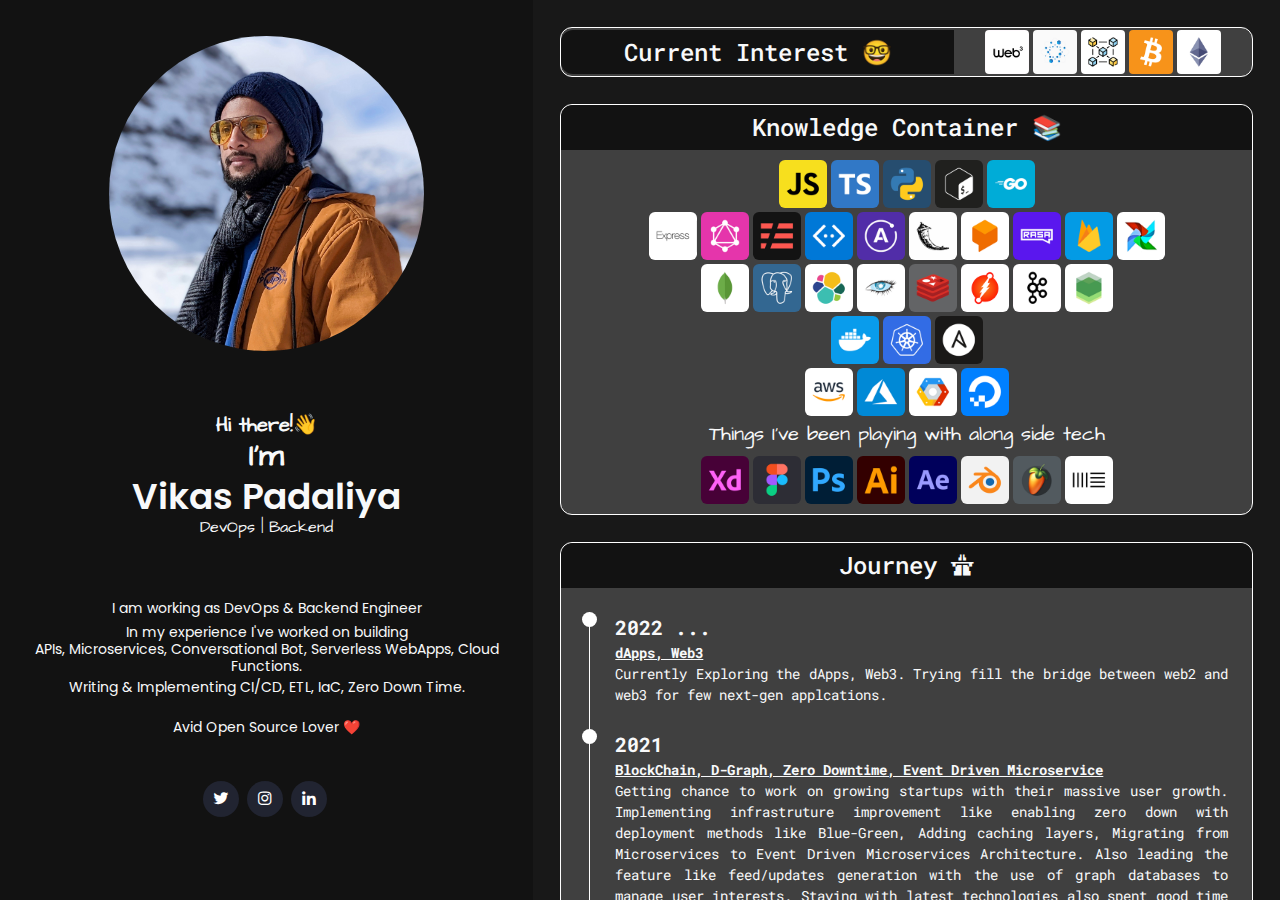
==== index.html @ 53fc58ce "add new icons and social updates" ====
<!DOCTYPE html>
<html lang="en">

<head>
    <meta charset="utf-8">
    <meta content="width=device-width, initial-scale=1.0" name="viewport">

    <title>Vikas Padaliya</title>
    <meta name="google-site-verification" content="baOHmpaGvsqfueZzOCyQHRJVU0tcOq9hrvQE9EifEQY" />
    <meta name="keyword"
        content="portfolio, vikas padaliya, vikas, pvkas, pvkas13, vkas, devops, backend, rajkot, india" />
    <meta name="description"
        content="Hi, I'm Vikas Padaliya. I am working as DevOps & Backend Engineer. I've experience on building APIs, Microservices, Implementing Zero Down Time, Writing ETL, CI/CD, IaC, Conversational Bot, Serverless WebApps, Cloud Functions and Working with cloud platform like AWS, Azure, GCP along with various DevOps technologies" />

    <!-- Social Media  -->
    <meta property='og:title' content='Vikas Padaliya' />
    <meta property='og:image' content='https://www.pvkas.com/img/vkas-preview.jpg' />
    <meta property='og:description'
        content="Hi, I'm Vikas Padaliya. I am working as DevOps & Backend Engineer. I've experience on building APIs, Microservices, Implementing Zero Down Time, Writing ETL, CI/CD, IaC, Conversational Bot, Serverless WebApps, Cloud Functions and Working with cloud platform like AWS, Azure, GCP along with various DevOps technologies" />
    <meta property='og:url' content='https://www.pvkas.com' />

    <!-- Favicons -->
    <link href="./img/favicon.png" rel="icon">
    <link rel="apple-touch-icon" sizes="180x180" href="./img/apple-touch-icon.png">
    <link rel="icon" sizes="192x192" href="./img/icon-hd.png">
    <link rel="icon" sizes="128x128" href="./img/icon.png">

    <!-- Google Fonts -->
    <link
        href="https://fonts.googleapis.com/css?family=Open+Sans:300,300i,400,400i,600,600i,700,700i|Poppins:300,300i,400,400i,500,500i,600,600i,700,700i"
        rel="stylesheet">
    <link rel="preconnect" href="https://fonts.gstatic.com">
    <link href="https://fonts.googleapis.com/css2?family=Architects+Daughter&display=swap" rel="stylesheet">
    <link rel="preconnect" href="https://fonts.gstatic.com">
    <link href="https://fonts.googleapis.com/css2?family=Roboto+Mono:wght@400;500;700&display=swap" rel="stylesheet">

    <!-- CDN CSS Files -->
    <link rel="stylesheet" href="https://maxcdn.bootstrapcdn.com/bootstrap/4.0.0/css/bootstrap.min.css"
        integrity="sha384-Gn5384xqQ1aoWXA+058RXPxPg6fy4IWvTNh0E263XmFcJlSAwiGgFAW/dAiS6JXm" crossorigin="anonymous">
    <link href='https://unpkg.com/boxicons@2.0.7/css/boxicons.min.css' rel='stylesheet'>

    <!-- Main CSS File -->
    <link href="css/style.css" rel="stylesheet">

    <!-- Global site tag (gtag.js) - Google Analytics -->
    <script async src="https://www.googletagmanager.com/gtag/js?id=G-7EEP8YHH7P"></script>
    <script>
        window.dataLayer = window.dataLayer || [];
        function gtag() { dataLayer.push(arguments); }
        gtag('js', new Date());

        gtag('config', 'G-7EEP8YHH7P');
    </script>
</head>

<body>
    <div class="row no-gutters">
        <!-- ======= Header ======= -->
        <header id="bio" class="header col-md-5">
            <div class="profile d-flex flex-column align-items-center justify-content-sm-around">
                <img class="profile-picture img-fluid rounded-circle" src="./img/vkas.jpg" alt="">
                <div class="profile-name d-flex flex-column">
                    <h2 class="text-light">Hi there!👋</h2>
                    <h2 class="text-light" style="font-size: 32px;">I'm</h2>
                    <h1 class="text-light">Vikas Padaliya</h1>
                    <h3 class="text-light">DevOps | Backend </h3>
                </div>
                <div class="profile-information">
                    <h4 class="text-light px-2 mb-2">
                        I am working as DevOps & Backend Engineer<br>
                    </h4>
                    <h4 class="text-light px-2 mb-1">
                        In my experience I've worked on building<br>
                        APIs, Microservices, Conversational Bot, Serverless WebApps,
                        Cloud Functions.
                    </h4>
                    <h4 class="text-light px-2 mb-4">
                        Writing & Implementing CI/CD, ETL, IaC, Zero Down Time.
                    </h4>
                    <h4 class="text-light">
                        Avid Open Source Lover ❤️<br>
                    </h4>
                </div>
                <div class="profile-links mt-3 text-center">
                    <a href="https://twitter.com/pvkas13" class="twitter" target="_blank"><i
                            class="bx bxl-twitter"></i></a>
                    <a href="https://www.instagram.com/pvkas13" class="instagram" target="_blank"><i
                            class="bx bxl-instagram"></i></a>
                    <a href="https://www.linkedin.com/in/pvkas13" class="linkedin" target="_blank"><i
                            class="bx bxl-linkedin"></i></a>
                </div>
            </div>
        </header>

        <main id="main" class="col-md-7">

            <section id="interests" class="d-flex flex-row interest-container section-bg">
                <div class="interest-container-title px-2 py-2">
                    <h2 class="text-light">
                        Current Interest 🤓
                    </h2>
                </div>
                <div class="d-flex flex-row interest-container-content justify-content-center px-2">
                    <a href="https://en.wikipedia.org/wiki/Web3" target="_blank" title="Web3">
                        <img src="./img/Web3.png" alt="">
                    </a>
                    <a href="https://ethereum.org/en/dapps/" target="_blank" title="dApps">
                        <img src="./img/dApps.png" alt="">
                    </a>
                    <a href="https://www.investopedia.com/terms/b/blockchain.asp" target="_blank">
                        <img src="./img/BlockChain.png" alt="">
                    </a>
                    <a href="https://bitcoin.org/en/" target="_blank" title="Bitcoin">
                        <img src="./img/Botcoin.png" alt="">
                    </a>
                    <a href="https://ethereum.org/en/" target="_blank" title="Ethereum">
                        <img src="./img/Ethereum.png" alt="">
                    </a>
                </div>
            </section>

            <!-- Knowledge Container -->
            <section id="skills" class="knowledge-container section-bg pb-2">
                <div class="knowledge-container-title">
                    <h2 class="text-light py-2 px-2">
                        Knowledge Container 📚
                    </h2>
                </div>
                <div class="d-flex flex-column knowledge-container-content">
                    <div class="d-flex flex-row knowledge-container-content-row">
                        <div class="knowledge-container-item">
                            <a href="https://www.javascript.com/" target="_blank" title="Javascript">
                                <img src="./img/JS.png" alt="">
                            </a>
                        </div>
                        <div class="knowledge-container-item">
                            <a href="https://www.typescriptlang.org/" target="_blank" title="Typescript">
                                <img src="./img/TS.png" alt="">
                            </a>
                        </div>
                        <div class="knowledge-container-item">
                            <a href="hhttps://www.python.org/" target="_blank" title="Python">
                                <img src="./img/Python.png" alt="">
                            </a>
                        </div>
                        <div class="knowledge-container-item">
                            <a href="https://www.shellscript.sh/" target="_blank" title="Shell">
                                <img src="./img/Shell.png" alt="">
                            </a>
                        </div>
                        <div class="knowledge-container-item">
                            <a href="https://golang.org/" target="_blank" title="Go">
                                <img src="./img/Go.png" alt="">
                            </a>
                        </div>
                    </div>
                    <div class="d-flex flex-row knowledge-container-content-row">
                        <div class="knowledge-container-item">
                            <a href="https://expressjs.com/" target="_blank" title="Express">
                                <img src="./img/Express.png" alt="">
                            </a>
                        </div>
                        <div class="knowledge-container-item">
                            <a href="https://graphql.org/" target="_blank" title="Ethereum">
                                <img src="./img/Graphql.png" alt="">
                            </a>
                        </div>
                        <div class="knowledge-container-item">
                            <a href="https://www.serverless.com/" target="_blank" title="Serverless">
                                <img src="./img/Serverless.png" alt="">
                            </a>
                        </div>
                        <div class="knowledge-container-item">
                            <a href="https://dev.botframework.com/" target="_blank" title="Bot Framework">
                                <img src="./img/BF.png" alt="">
                            </a>
                        </div>
                        <div class="knowledge-container-item">
                            <a href="https://www.apollographql.com/" target="_blank" title="Apollo Graphql">
                                <img src="./img/Apollo.png" alt="">
                            </a>
                        </div>
                        <div class="knowledge-container-item">
                            <a href="https://flask.palletsprojects.com/en/1.1.x/" target="_blank" title="Flask">
                                <img src="./img/Flask.png" alt="">
                            </a>
                        </div>
                        <div class="knowledge-container-item">
                            <a href="https://cloud.google.com/dialogflow" target="_blank" title="Dialogflow">
                                <img src="./img/Dialogflow.png" alt="">
                            </a>
                        </div>
                        <div class="knowledge-container-item">
                            <a href="https://rasa.com/" target="_blank" title="Rasa">
                                <img src="./img/Rasa.png" alt="">
                            </a>
                        </div>
                        <div class="knowledge-container-item">
                            <a href="https://firebase.google.com/" target="_blank" title="Firebase">
                                <img src="./img/Firebase.png" alt="">
                            </a>
                        </div>
                        <div class="knowledge-container-item">
                            <a href="https://airflow.apache.org/" target="_blank" title="Airflow">
                                <img src="./img/Airflow.png" alt="">
                            </a>
                        </div>
                    </div>
                    <div class="d-flex flex-row knowledge-container-content-row">
                        <div class="knowledge-container-item">
                            <a href="https://www.mongodb.com/" target="_blank" title="Mongodb">
                                <img src="./img/Mongo.png" alt="">
                            </a>
                        </div>
                        <div class="knowledge-container-item">
                            <a href="https://www.postgresql.org/" target="_blank" title="Postgre SQL">
                                <img src="./img/Postgre.png" alt="">
                            </a>
                        </div>
                        <div class="knowledge-container-item">
                            <a href="https://www.elastic.co/" target="_blank" title="Elastic Search">
                                <img src="./img/Elastic.png" alt="">
                            </a>
                        </div>
                        <div class="knowledge-container-item">
                            <a href="https://cassandra.apache.org/" target="_blank" title="Cassandra">
                                <img src="./img/Cassandra.png" alt="">
                            </a>
                        </div>
                        <div class="knowledge-container-item">
                            <a href="https://redis.io/" target="_blank" title="Redis">
                                <img src="./img/Redis.png" alt="">
                            </a>
                        </div>
                        <div class="knowledge-container-item">
                            <a href="https://dgraph.io" target="_blank" title="DGraph">
                                <img src="./img/Dgraph.png" alt="">
                            </a>
                        </div>
                        <div class="knowledge-container-item">
                            <a href="https://kafka.apache.org" target="_blank" title="Kafka">
                                <img src="./img/Kafka.png" alt="">
                            </a>
                        </div>
                        <div class="knowledge-container-item">
                            <a href="https://github.com/google/leveldb" target="_blank" title="Level Db">
                                <img src="./img/Level.png" alt="">
                            </a>
                        </div>
                    </div>
                    <div class="d-flex flex-row knowledge-container-content-row">
                        <div class="knowledge-container-item">
                            <a href="https://www.docker.com/" target="_blank" title="Docker">
                                <img src="./img/Docker.png" alt="">
                            </a>
                        </div>
                        <div class="knowledge-container-item">
                            <a href="https://kubernetes.io/" target="_blank" title="Kubernetes">
                                <img src="./img/Kubernetes.png" alt="">
                            </a>
                        </div>
                        <div class="knowledge-container-item">
                            <a href="https://www.ansible.com/" target="_blank" title="Ansible">
                                <img src="./img/Ansible.png" alt="">
                            </a>
                        </div>
                    </div>
                    <div class="d-flex flex-row knowledge-container-content-row">
                        <div class="knowledge-container-item">
                            <a href="https://aws.amazon.com/" target="_blank" title="AWS">
                                <img src="./img/AWS.png" alt="">
                            </a>
                        </div>
                        <div class="knowledge-container-item">
                            <a href="https://azure.microsoft.com/en-in/" target="_blank" title="Azure">
                                <img src="./img/Azure.png" alt="">
                            </a>
                        </div>
                        <div class="knowledge-container-item">
                            <a href="https://cloud.google.com/" target="_blank" title="Google Cloud">
                                <img src="./img/GCP.png" alt="">
                            </a>
                        </div>
                        <div class="knowledge-container-item">
                            <a href="https://www.digitalocean.com/" target="_blank" title="Digital Ocean">
                                <img src="./img/DO.png" alt="">
                            </a>
                        </div>
                    </div>
                    <div class="d-flex flex-row knowledge-container-sub-title">
                        <h4 class="text-light">Things I've been playing with along side tech</h4>
                    </div>
                    <div class="d-flex flex-row knowledge-container-content-row">
                        <div class="knowledge-container-item">
                            <a href="https://www.adobe.com/in/products/xd.html" target="_blank" title="Adobe XD">
                                <img src="./img/XD.png" alt="">
                            </a>
                        </div>
                        <div class="knowledge-container-item">
                            <a href="https://www.figma.com/" target="_blank" title="Figma">
                                <img src="./img/Figma.png" alt="">
                            </a>
                        </div>
                        <div class="knowledge-container-item">
                            <a href="https://www.adobe.com/in/products/photoshop.html" target="_blank"
                                title="Photoshop">
                                <img src="./img/PS.png" alt="">
                            </a>
                        </div>
                        <div class="knowledge-container-item">
                            <a href="https://www.adobe.com/in/products/illustrator.html" target="_blank"
                                title="Illustrator">
                                <img src="./img/AI.png" alt="">
                            </a>
                        </div>
                        <div class="knowledge-container-item">
                            <a href="https://www.adobe.com/in/products/aftereffects.html" target="_blank"
                                title="After Effects">
                                <img src="./img/AE.png" alt="">
                            </a>
                        </div>
                        <div class="knowledge-container-item">
                            <a href="https://www.blender.org/" target="_blank" title="Blender">
                                <img src="./img/Blender.png" alt="">
                            </a>
                        </div>
                        <div class="knowledge-container-item">
                            <a href="https://www.image-line.com/" target="_blank" title="FL Studio">
                                <img src="./img/FL.png" alt="">
                            </a>
                        </div>
                        <div class="knowledge-container-item">
                            <a href="https://www.ableton.com/en/" target="_blank" title="Ableton Live">
                                <img src="./img/Ableton.png" alt="">
                            </a>
                        </div>
                    </div>
                </div>
            </section>

            <!-- Journey Timeline -->
            <section id="journey" class="timeline-container section-bg">
                <div class="timeline-container-title">
                    <h2 class="text-light py-2 px-2">
                        Journey 🛣
                    </h2>
                </div>
                <div class="d-flex flex-row timeline-container-content my-4 ml-2 mr-4">
                    <div class="timeline">
                        <ul class="sessions">
                            <li class="session">
                                <div class="time text-light">2022 ...</div>
                                <p class="text-light">
                                    <b><u> dApps, Web3</u></b><br>
                                    Currently Exploring the dApps, Web3.
                                    Trying fill the bridge between web2 and web3 for few next-gen applcations.
                                </p>
                            </li>
                            <li class="session">
                                <div class="time text-light">2021</div>
                                <p class="text-light">
                                    <b><u> BlockChain, D-Graph, Zero Downtime, Event Driven Microservice</u></b><br>
                                    Getting chance to work on growing startups with their massive user growth.
                                    Implementing infrastruture improvement like enabling zero down with deployment
                                    methods
                                    like Blue-Green, Adding caching layers, Migrating from Microservices
                                    to Event Driven Microservices Architecture. Also leading the feature
                                    like feed/updates generation with the use of graph databases to manage user
                                    interests.
                                    Staying with latest technologies also spent good time playing around with
                                    Blockchain, Ethereum.
                                </p>
                            </li>
                            <li class="session">
                                <div class="time text-light">2020</div>
                                <p class="text-light">
                                    <b><u>Python, Elastic Search, Ansible, Kubernetes</u></b><br>
                                    Working in service based environment I got chance to work
                                    with different teams and startups around the world. since different
                                    system requires different stack, I have also worked in Python writing Scripts, ETL,
                                    APIs with
                                    different kind of databases and caching system. also, natively implementing system
                                    architectures
                                    like master-slave and maintaining DevOps role writing IaC with ansible and extending
                                    knowledge on containerization with kubernetes.
                                </p>
                            </li>
                            <li class="session">
                                <div class="time text-light">2019</div>
                                <p class="text-light">
                                    <b><u>Nodejs, MongoDB, Docker, Azure </u></b><br>
                                    While working as intern in DevOps.
                                    I also started working as backend engineer in MEAN stack projects.
                                    writing and integrating APIs, web scraping and writing scripts.
                                    On other hand starting with basic containerization and linking already known AWS
                                    concepts with azure.
                                    I started my journey with industry.
                                </p>
                            </li>
                            <li class="session">
                                <div class="time text-light">2018</div>
                                <p class="text-light">
                                    <b><u> Linux, Administration, Cloud, AWS</u></b><br>
                                    By the time my interest lean towards Cloud and Networking.
                                    So, jumped into learning more about cloud.
                                    I started with AWS so I took training courses on it.
                                    Meanwhile I was also getting my hands on UNIX.
                                    by force of curiosity I found myself installing
                                    and trying different linux distributions,
                                    customizing and creating my own Linux work environment.
                                    And then finally I joined company with intern role on DevOps.
                                </p>
                            </li>
                            <li class="session">
                                <div class="time text-light">2017</div>
                                <p class="text-light">
                                    <b><u> Figma, XD, Networking</u></b> <br>
                                    Working part time as designer I slightly shifted to work
                                    on UI/UX.
                                    working in industry I explored one interesting domain which was networking.
                                    So, to lean that I took few courses of CISCO and VMWARE.
                                    where I learn how configure and manage network and bare metal virtual machines.
                                </p>
                            </li>
                            <li class="session">
                                <div class="time text-light">2016</div>
                                <p class="text-light">
                                    <b><u> Java, Android, Illustrator, Premier</u></b> <br>
                                    As a part of academics. I was involved in learning Java and Android.
                                    on personal interest I contributed to couple of mobile
                                    application which being made for college.
                                    Here I also learnt adobe illustrator and Premier to make assets,
                                    launch posters and intro videos for the it or for college events.
                                    I found these stuff interesting so, I started working part time as designer.
                                </p>
                            </li>
                            <li class="session">
                                <div class="time text-light">2015</div>
                                <p class="text-light">
                                    <b><u> C++ Shell</u></b><br>
                                    After spending lot of time working with all these different software.
                                    Somehow I developed my interest in computers. I chose it as my career path.
                                    The very first things I got to learn was language like C, C++ and basic shell
                                    scripting.
                                </p>
                            </li>
                            <li class="session">
                                <div class="time text-light">2013-2014</div>
                                <p class="text-light">
                                    <b><u> Blender, FL Studio, Ableton Live</u></b><br>
                                    While playing with 2D animation and VFX in after effects, I wanted to
                                    explore with 3D animation and building 3D models for it. So,
                                    I found my self creating small intro music using tools like
                                    FL studio and ableton live. Where I also ruin some of my
                                    favorite songs while making remix of it but it was fun.
                                </p>
                            </li>
                            <li class="session">
                                <div class="time text-light">2012</div>
                                <p class="text-light">
                                    <b><u> Photoshop, After Effect</u></b><br>
                                    Having interest in drawing I got my hands on digital arts.
                                    so, started photoshop and along with I started learning and making
                                    small animation videos in after effects, watching and exploring hollywood VFX
                                    methods.
                                    I still get chance to get hands dirty on photoshop.
                                </p>
                            </li>
                        </ul>
                    </div>
                </div>
            </section>
        </main>
    </div>

    <!-- Vendor JS Files -->
    <script src="https://code.jquery.com/jquery-3.2.1.slim.min.js"
        integrity="sha384-KJ3o2DKtIkvYIK3UENzmM7KCkRr/rE9/Qpg6aAZGJwFDMVNA/GpGFF93hXpG5KkN"
        crossorigin="anonymous"></script>
    <script src="https://cdnjs.cloudflare.com/ajax/libs/popper.js/1.12.9/umd/popper.min.js"
        integrity="sha384-ApNbgh9B+Y1QKtv3Rn7W3mgPxhU9K/ScQsAP7hUibX39j7fakFPskvXusvfa0b4Q"
        crossorigin="anonymous"></script>
    <script src="https://maxcdn.bootstrapcdn.com/bootstrap/4.0.0/js/bootstrap.min.js"
        integrity="sha384-JZR6Spejh4U02d8jOt6vLEHfe/JQGiRRSQQxSfFWpi1MquVdAyjUar5+76PVCmYl"
        crossorigin="anonymous"></script>

</body>

</html>
---- css/style.css ----
/*--------------------------------------------------------------
# General
--------------------------------------------------------------*/
body {
  font-family: "Open Sans", sans-serif;
  color: #121212;
}

/*--------------------------------------------------------------
# Header
--------------------------------------------------------------*/
.header {
  transition: all ease-in-out 0.5s;
  transition: all 0.5s;
  background: #121212;
  overflow-y: auto;
}

.header .profile {
  height: 100vh;
}

.header .profile .profile-picture {
  margin-left: auto;
  margin-right: auto;
  margin-top: 4vh;
  flex: 3;
  height: 35vh;
  width: auto;
}

.header .profile .profile-name {
  flex: 3;
  justify-content: center;
}

.header .profile h1 {
  font-size: 36px;
  font-weight: 600;
  margin: 0px;
  padding: 0px;
  text-align: center;
  -moz-text-align-last: center;
  text-align-last: center;
  font-family: "Poppins", sans-serif;
}

.header .profile h2 {
  font-size: 20px;
  margin: 0px;
  padding: 0px;
  font-weight: 600;
  text-align: center;
  -moz-text-align-last: center;
  text-align-last: center;
  font-family: "Architects Daughter", cursive;
}

.header .profile h3 {
  font-size: 16px;
  margin: 0px;
  padding: 0px;
  font-weight: 500;
  text-align: center;
  -moz-text-align-last: center;
  text-align-last: center;
  font-family: "Architects Daughter", cursive;
}

.header .profile h4 {
  font-size: 14px;
  margin: 0px;
  padding: 0px;
  text-align: center;
  font-weight: 400;
  -moz-text-align-last: center;
  text-align-last: center;
  font-family: "Poppins", sans-serif;
}

.header .profile .profile-information {
  flex: 2;
}

.header .profile .profile-links {
  flex: 1;
  margin-bottom: 4vh;
}

.header .profile .profile-links a {
  font-size: 18px;
  display: inline-block;
  background: #212431;
  color: #fff;
  line-height: 1;
  padding: 8px 0;
  margin-right: 4px;
  border-radius: 50%;
  text-align: center;
  width: 36px;
  height: 36px;
  transition: 0.3s;
}

.header .profile .profile-links a:hover {
  background: #121212;
  color: #fff;
  text-decoration: none;
}

#main {
  background: #181818;
  height: 100vh;
  overflow-y: scroll;
  width: 100%;
}

@media (max-width: 768px) {
  #main {
    height: auto;
    overflow-y: unset;
  }
}

/*--------------------------------------------------------------
# Sections General
--------------------------------------------------------------*/

section {
  margin-top: 3vh;
  margin-bottom: 3vh;
  margin-left: 3vh;
  margin-right: 3vh;
}

.section-bg {
  background: #404040;
}

/*--------------------------------------------------------------
# Interests Section
--------------------------------------------------------------*/

.interest-container {
  border-radius: 12px;
  justify-content: center;
  align-items: center;
  justify-items: center;
  align-content: center;
  border-color: #fff;
  border-width: 1px;
  border-style: solid;
}

.interest-container h2 {
  font-size: 24px;
  text-align: center;
  margin: 0;
  font-family: "Roboto Mono", monospace;
}

.interest-container-title {
  flex: 4;
  background: #121212;
  border-radius: 12px 0px 0px 12px;
}

.interest-container-content {
  flex: 3;
  justify-content: start;
  align-content: center;
  align-items: center;
  justify-items: center;
}

.interest-container-item {
  flex: 1;
}

.interest-container-content img {
  padding: 2px;
  height: 48px;
  border-radius: 6px;
}

/*--------------------------------------------------------------
  # Knowledge Container
  --------------------------------------------------------------*/

.knowledge-container {
  border-radius: 12px;
  border-color: #fff;
  border-width: 1px;
  border-style: solid;
}

.knowledge-container-title {
  align-items: center;
}

.knowledge-container-title h2 {
  font-size: 24px;
  text-align: center;
  background: #121212;
  border-radius: 12px 12px 0px 0px;
  font-family: "Roboto Mono", monospace;
}

.knowledge-container-content-row {
  border-spacing: 2px;
  border-radius: 24px;
  border-color: #fff;
  flex-wrap: wrap;
  align-items: center;
  justify-content: center;
  justify-items: center;
  align-content: center;
}

.knowledge-container-sub-title {
  align-items: center;
  justify-content: center;
  justify-items: center;
  align-content: center;
}

.knowledge-container-sub-title h4 {
  margin-top: 4px;
  font-size: 20px;
  align-items: center;
  text-align: center;
  -moz-text-align-last: center;
  text-align-last: center;
  font-family: "Architects Daughter", cursive;
}

.knowledge-container-item {
  padding: 2px;
}

.knowledge-container-item img {
  height: 48px;
  border-radius: 6px;
}

/*--------------------------------------------------------------
# Timeline Container
--------------------------------------------------------------*/

.timeline-container {
  border-radius: 12px;
  border-color: #fff;
  border-width: 1px;
  border-style: solid;
}

.timeline-container-title {
  align-items: center;
}

.timeline-container-title h2 {
  font-size: 24px;
  text-align: center;
  background: #121212;
  border-radius: 12px 12px 0px 0px;
  font-family: "Roboto Mono", monospace;
}

.sessions,
.session {
  list-style: none;
  padding: 0px;
}

.session {
  padding-bottom: 1.5rem;
  border-left: 1px solid #fff;
  position: relative;
  padding-left: 25px;
  margin-left: 20px;
}
.session:last-child {
  border: 0px;
  padding-bottom: 0;
}
.session:before {
  content: "";
  width: 15px;
  height: 15px;
  background: #fff;
  border-radius: 50%;
  position: absolute;
  left: -8px;
  top: 0px;
}

.time {
  font-size: 20px;
  font-weight: 700;
  font-family: "Roboto Mono", monospace;
}

.timeline p {
  font-size: 14px;
  margin: 0px;
  padding: 0px;
  text-align: left;
  text-align: justify;
  font-weight: 400;
  text-align-last: left;
  font-family: "Roboto Mono", monospace;
}
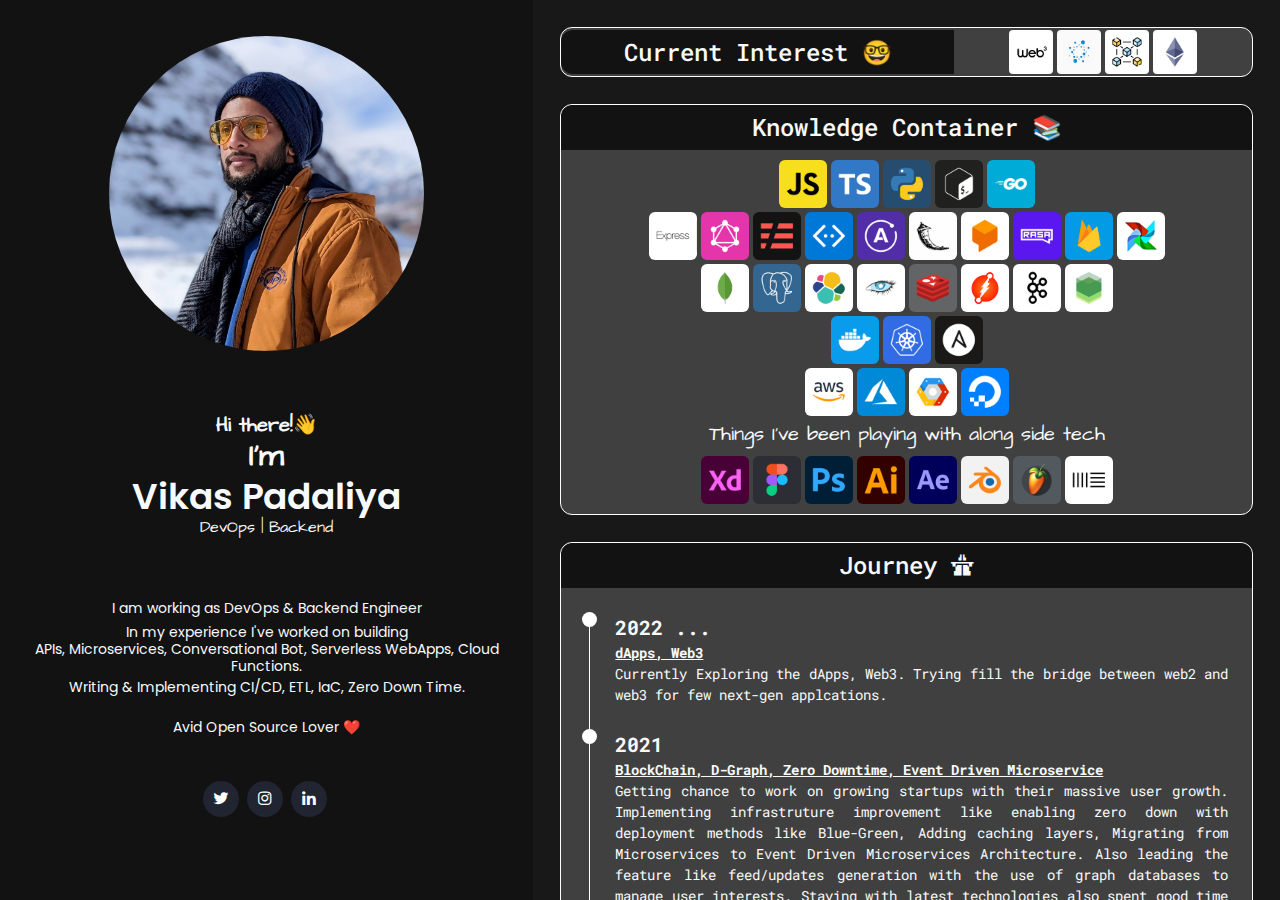
==== commit dae4046f: "removed bitcoin from current interests" ====
--- a/index.html
+++ b/index.html
@@ -107,11 +107,8 @@
                     <a href="https://ethereum.org/en/dapps/" target="_blank" title="dApps">
                         <img src="./img/dApps.png" alt="">
                     </a>
-                    <a href="https://www.investopedia.com/terms/b/blockchain.asp" target="_blank">
+                    <a href="https://www.investopedia.com/terms/b/blockchain.asp" target="_blank" title="Blockchain">
                         <img src="./img/BlockChain.png" alt="">
-                    </a>
-                    <a href="https://bitcoin.org/en/" target="_blank" title="Bitcoin">
-                        <img src="./img/Botcoin.png" alt="">
                     </a>
                     <a href="https://ethereum.org/en/" target="_blank" title="Ethereum">
                         <img src="./img/Ethereum.png" alt="">
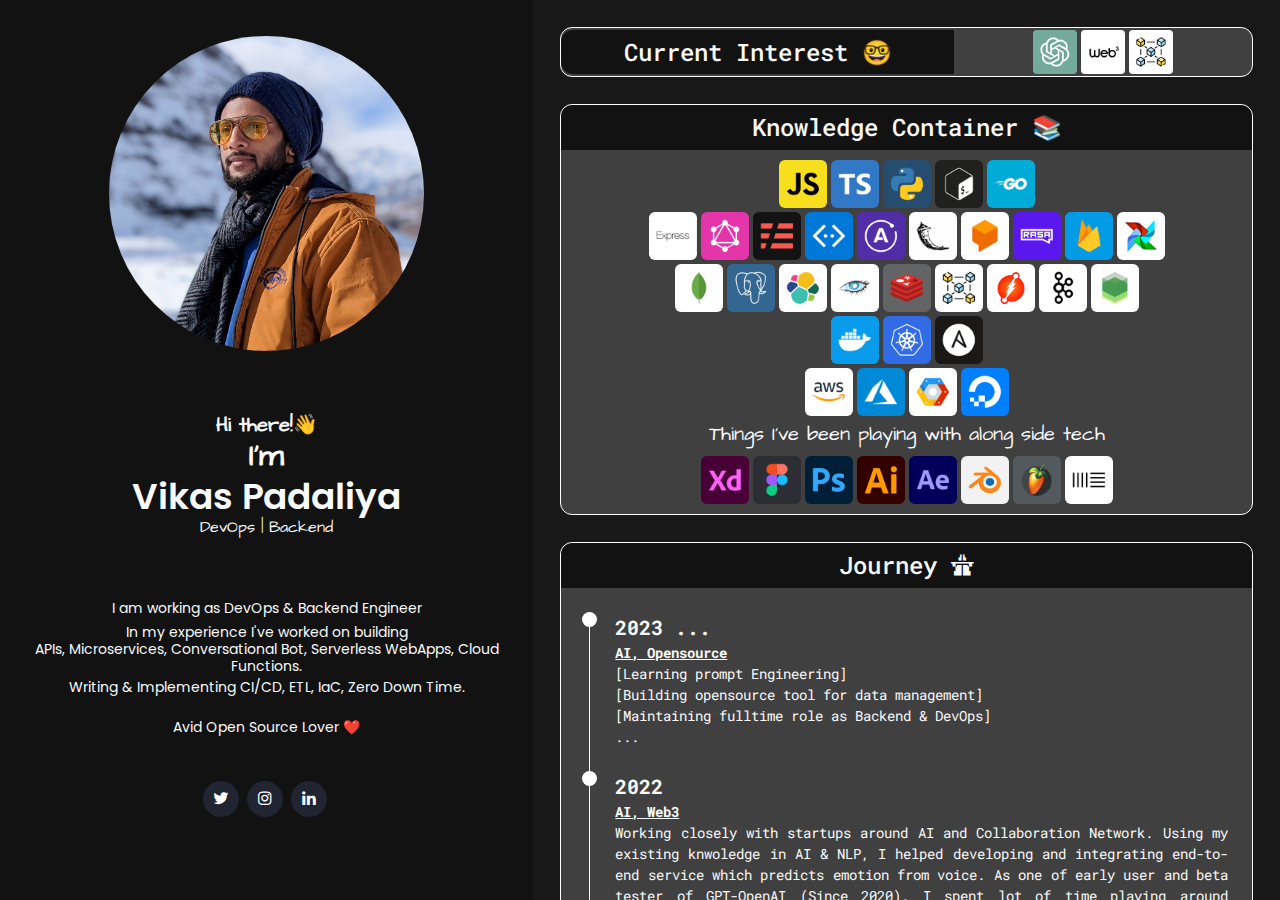
==== commit e604fd4b: "add 2023 updates" ====
--- a/index.html
+++ b/index.html
@@ -101,17 +101,14 @@
                     </h2>
                 </div>
                 <div class="d-flex flex-row interest-container-content justify-content-center px-2">
+                    <a href="https://openai.com/blog/chatgpt" target="_blank" title="ChatGPT">
+                        <img src="./img/ChatGPT.png" alt="">
+                    </a>
                     <a href="https://en.wikipedia.org/wiki/Web3" target="_blank" title="Web3">
                         <img src="./img/Web3.png" alt="">
                     </a>
-                    <a href="https://ethereum.org/en/dapps/" target="_blank" title="dApps">
-                        <img src="./img/dApps.png" alt="">
-                    </a>
                     <a href="https://www.investopedia.com/terms/b/blockchain.asp" target="_blank" title="Blockchain">
                         <img src="./img/BlockChain.png" alt="">
-                    </a>
-                    <a href="https://ethereum.org/en/" target="_blank" title="Ethereum">
-                        <img src="./img/Ethereum.png" alt="">
                     </a>
                 </div>
             </section>
@@ -230,6 +227,11 @@
                             </a>
                         </div>
                         <div class="knowledge-container-item">
+                            <a href="https://www.investopedia.com/terms/b/blockchain.asp" target="_blank" title="Blockchain">
+                                <img src="./img/BlockChain.png" alt="">
+                            </a>
+                        </div>
+                        <div class="knowledge-container-item">
                             <a href="https://dgraph.io" target="_blank" title="DGraph">
                                 <img src="./img/Dgraph.png" alt="">
                             </a>
@@ -346,40 +348,50 @@
                     <div class="timeline">
                         <ul class="sessions">
                             <li class="session">
-                                <div class="time text-light">2022 ...</div>
-                                <p class="text-light">
-                                    <b><u> dApps, Web3</u></b><br>
-                                    Currently Exploring the dApps, Web3.
-                                    Trying fill the bridge between web2 and web3 for few next-gen applcations.
+                                <div class="time text-light">2023 ...</div>
+                                <p class="text-light">
+                                    <b><u> AI, Opensource</u></b><br>
+                                    [Learning prompt Engineering]<br>
+                                    [Building opensource tool for data management]<br>
+                                    [Maintaining fulltime role as Backend & DevOps]<br>
+                                    ...
+                                </p>
+                            </li>
+                            <li class="session">
+                                <div class="time text-light">2022</div>
+                                <p class="text-light">
+                                    <b><u> AI, Web3</u></b><br>
+                                    Working closely with startups around AI and Collaboration Network.
+                                    Using my existing knwoledge in AI & NLP, I helped developing and integrating end-to-end service which predicts emotion from voice.
+                                    As one of early user and beta tester of GPT-OpenAI (Since 2020).
+                                    I spent lot of time playing around experimenting with AI techonologies.
+                                    Meanwhile I also contributed to startup building an emerging peer to peer professional network as Backend & DevOps engineer.
+                                    From trying to build bridge between web2 and web3 for next-gen application I pivoted towards AI applications.
                                 </p>
                             </li>
                             <li class="session">
                                 <div class="time text-light">2021</div>
                                 <p class="text-light">
-                                    <b><u> BlockChain, D-Graph, Zero Downtime, Event Driven Microservice</u></b><br>
+                                    <b><u> BlockChain, Graph Databases, Zero Downtime, Event Driven Microservice</u></b><br>
                                     Getting chance to work on growing startups with their massive user growth.
-                                    Implementing infrastruture improvement like enabling zero down with deployment
-                                    methods
-                                    like Blue-Green, Adding caching layers, Migrating from Microservices
-                                    to Event Driven Microservices Architecture. Also leading the feature
-                                    like feed/updates generation with the use of graph databases to manage user
-                                    interests.
-                                    Staying with latest technologies also spent good time playing around with
-                                    Blockchain, Ethereum.
+                                    Scale & Stability becomes primary requirement of startup during this stage.
+                                    I got to work on implementing zero down time using methods like blue-green and
+                                    also allowing to test with canary builds.
+                                    One of my core resposibility was to develop and migrate to Event driven Microservices while leading
+                                    some features like building recommendation engine service using graph databases.
+                                    As Tech World was already shifting towards new technologies like blockchain and crypto.
+                                    I spent decent amount of time learning and experimenting it.
                                 </p>
                             </li>
                             <li class="session">
                                 <div class="time text-light">2020</div>
                                 <p class="text-light">
                                     <b><u>Python, Elastic Search, Ansible, Kubernetes</u></b><br>
-                                    Working in service based environment I got chance to work
-                                    with different teams and startups around the world. since different
-                                    system requires different stack, I have also worked in Python writing Scripts, ETL,
-                                    APIs with
-                                    different kind of databases and caching system. also, natively implementing system
-                                    architectures
-                                    like master-slave and maintaining DevOps role writing IaC with ansible and extending
-                                    knowledge on containerization with kubernetes.
+                                    Working in service based startup I got opportunity to work
+                                    with different startups and people around the world.
+                                    since every idea has its own tech requirements. I have worked in different languages.
+                                    Building architecture like master-slave for workload distribution, writing ETL, APIs, cache systems, NLP bots.
+                                    While taking care of all DevOps resposibilities and developing solid knowledge on IaC and kubernetes.
                                 </p>
                             </li>
                             <li class="session">
@@ -387,80 +399,75 @@
                                 <p class="text-light">
                                     <b><u>Nodejs, MongoDB, Docker, Azure </u></b><br>
                                     While working as intern in DevOps.
-                                    I also started working as backend engineer in MEAN stack projects.
-                                    writing and integrating APIs, web scraping and writing scripts.
-                                    On other hand starting with basic containerization and linking already known AWS
-                                    concepts with azure.
-                                    I started my journey with industry.
+                                    I was also one of core backend developer in MEAN & MERN stack projects.
+                                    Writing and integrating APIs, web scraping and scripts.
+                                    Started building strong knowledge around containerization meanwhile getting my
+                                    hands on AWS and Azure.
+                                    Thus, I started my journey tech journey.
                                 </p>
                             </li>
                             <li class="session">
                                 <div class="time text-light">2018</div>
                                 <p class="text-light">
                                     <b><u> Linux, Administration, Cloud, AWS</u></b><br>
-                                    By the time my interest lean towards Cloud and Networking.
-                                    So, jumped into learning more about cloud.
-                                    I started with AWS so I took training courses on it.
-                                    Meanwhile I was also getting my hands on UNIX.
-                                    by force of curiosity I found myself installing
-                                    and trying different linux distributions,
-                                    customizing and creating my own Linux work environment.
-                                    And then finally I joined company with intern role on DevOps.
+                                    As Industry was shifting towards cloud computing.
+                                    I used knowledge I had on networking and jumped into cloud computing.
+                                    I started with taking courses on AWS.
+                                    Which helped me learn Administration and UNIX eventually made me play around linux.
+                                    This was the time I actually started loving opensource and its community.
+                                    Finally I decided to join company as DevOps intern.
                                 </p>
                             </li>
                             <li class="session">
                                 <div class="time text-light">2017</div>
                                 <p class="text-light">
                                     <b><u> Figma, XD, Networking</u></b> <br>
-                                    Working part time as designer I slightly shifted to work
-                                    on UI/UX.
-                                    working in industry I explored one interesting domain which was networking.
-                                    So, to lean that I took few courses of CISCO and VMWARE.
-                                    where I learn how configure and manage network and bare metal virtual machines.
+                                    While working part time as designer I shifted my to work towards UI/UX.
+                                    As I was working closely with industry while studying. 
+                                    I found one interesting domain which was networking.
+                                    So, I took few courses of CISCO and VMWARE.
+                                    where I learn how configure and manage network and bare metal virtual machines, switches, routers, firewalls.
                                 </p>
                             </li>
                             <li class="session">
                                 <div class="time text-light">2016</div>
                                 <p class="text-light">
                                     <b><u> Java, Android, Illustrator, Premier</u></b> <br>
-                                    As a part of academics. I was involved in learning Java and Android.
-                                    on personal interest I contributed to couple of mobile
-                                    application which being made for college.
-                                    Here I also learnt adobe illustrator and Premier to make assets,
-                                    launch posters and intro videos for the it or for college events.
-                                    I found these stuff interesting so, I started working part time as designer.
+                                    As a part of academics. I leaned Java and Android.
+                                    on personal interest I contributed to couple of mobile applications.
+                                    To create assets for mobile app I had to spend lot of time creating
+                                    icons, screns, animation using Illustrator.
+                                    Meanwhile I also helped creating posters, teaser and brochure for college.
+                                    I was also working as part time designer in a startup.
                                 </p>
                             </li>
                             <li class="session">
                                 <div class="time text-light">2015</div>
                                 <p class="text-light">
                                     <b><u> C++ Shell</u></b><br>
-                                    After spending lot of time working with all these different software.
-                                    Somehow I developed my interest in computers. I chose it as my career path.
+                                    After spending lot of time working with all these different tools and programs.
+                                    It developed my interest into computers. I chose it as my career path.
                                     The very first things I got to learn was language like C, C++ and basic shell
-                                    scripting.
+                                    scripting along with all software engineering knowledge.
                                 </p>
                             </li>
                             <li class="session">
                                 <div class="time text-light">2013-2014</div>
                                 <p class="text-light">
                                     <b><u> Blender, FL Studio, Ableton Live</u></b><br>
-                                    While playing with 2D animation and VFX in after effects, I wanted to
-                                    explore with 3D animation and building 3D models for it. So,
-                                    I found my self creating small intro music using tools like
-                                    FL studio and ableton live. Where I also ruin some of my
-                                    favorite songs while making remix of it but it was fun.
+                                    While playing with 2D animation and VFX. It eventually led me to
+                                    work around 3D animation and asset building. Since every short clip needs audio track which
+                                    again drove me towards generating some music. I used tools like FL studio and Ableton Live
+                                    to create samples and music tracks.
                                 </p>
                             </li>
                             <li class="session">
                                 <div class="time text-light">2012</div>
                                 <p class="text-light">
                                     <b><u> Photoshop, After Effect</u></b><br>
-                                    Having interest in drawing I got my hands on digital arts.
-                                    so, started photoshop and along with I started learning and making
-                                    small animation videos in after effects, watching and exploring hollywood VFX
-                                    methods.
-                                    I still get chance to get hands dirty on photoshop.
+                                    Having interest in drawing, I got my hands creating digital arts.
+                                    Started photoshop with basic editing to making some short films and animation in after effects.
+                                    I still feel the same excitement about VFX industry.
                                 </p>
                             </li>
                         </ul>
@@ -483,4 +490,4 @@
 
 </body>
 
-</html>+</html>
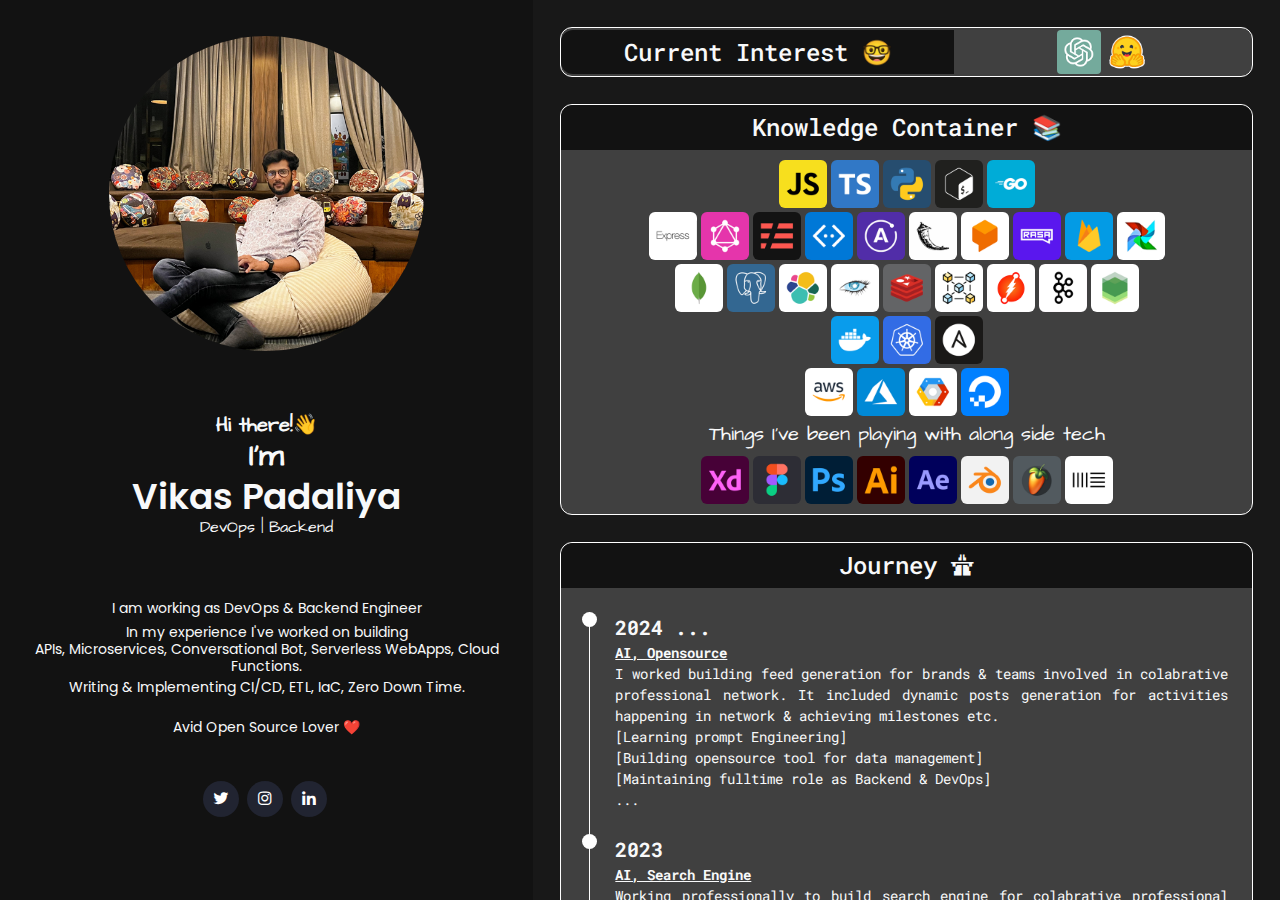
==== commit 6cdef476: "add 2024 updates" ====
--- a/index.html
+++ b/index.html
@@ -104,11 +104,8 @@
                     <a href="https://openai.com/blog/chatgpt" target="_blank" title="ChatGPT">
                         <img src="./img/ChatGPT.png" alt="">
                     </a>
-                    <a href="https://en.wikipedia.org/wiki/Web3" target="_blank" title="Web3">
-                        <img src="./img/Web3.png" alt="">
-                    </a>
-                    <a href="https://www.investopedia.com/terms/b/blockchain.asp" target="_blank" title="Blockchain">
-                        <img src="./img/BlockChain.png" alt="">
+                    <a href="https://huggingface.co/" target="_blank" title="Prompt Engineering">
+                        <img src="./img/HF.png" alt="">
                     </a>
                 </div>
             </section>
@@ -348,13 +345,25 @@
                     <div class="timeline">
                         <ul class="sessions">
                             <li class="session">
-                                <div class="time text-light">2023 ...</div>
+                                <div class="time text-light">2024 ...</div>
                                 <p class="text-light">
                                     <b><u> AI, Opensource</u></b><br>
+                                    I worked building feed generation for brands & teams involved in colabrative professional network.
+                                    It included dynamic posts generation for activities happening in network & achieving milestones etc.<br>
                                     [Learning prompt Engineering]<br>
                                     [Building opensource tool for data management]<br>
                                     [Maintaining fulltime role as Backend & DevOps]<br>
                                     ...
+                                </p>
+                            </li>
+                            <li class="session">
+                                <div class="time text-light">2023</div>
+                                <p class="text-light">
+                                    <b><u> AI, Search Engine</u></b><br>
+                                    Working professionally to build search engine for colabrative professional network.
+                                    My resposibilities involved building data pipelines for data aggregation, indexing, generating custom queries for text searches and
+                                    implementing of ranking system in search engine.
+                                    I also spend time learning and experimenting with opensource AI models for use-cases like text sumaarization & QnA.
                                 </p>
                             </li>
                             <li class="session">
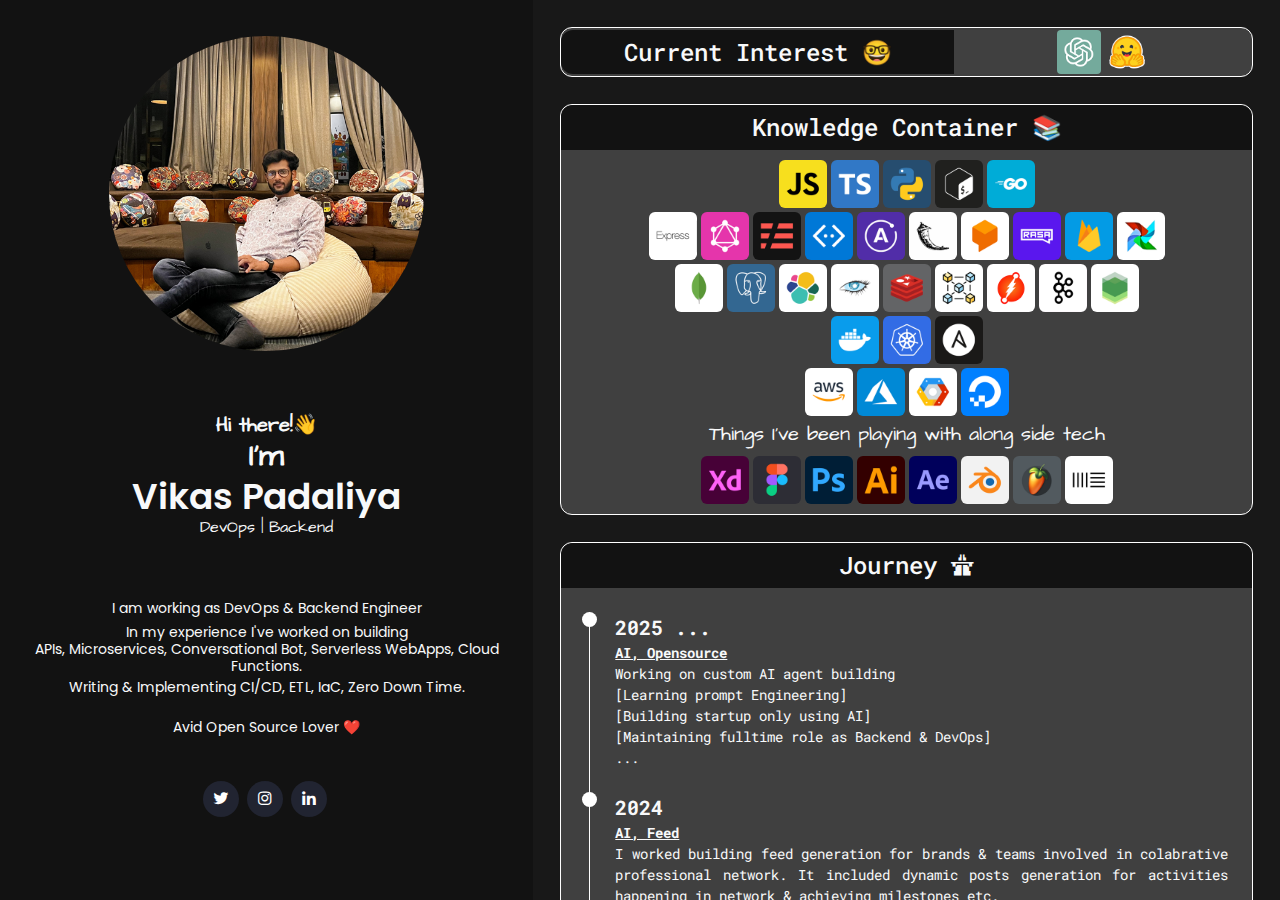
==== commit dac480ff: "update 2025" ====
--- a/index.html
+++ b/index.html
@@ -345,15 +345,25 @@
                     <div class="timeline">
                         <ul class="sessions">
                             <li class="session">
-                                <div class="time text-light">2024 ...</div>
+                                <div class="time text-light">2025 ...</div>
                                 <p class="text-light">
                                     <b><u> AI, Opensource</u></b><br>
+                                    Working on custom AI agent building<br>
+                                    [Learning prompt Engineering]<br>
+                                    [Building startup only using AI]<br>
+                                    [Maintaining fulltime role as Backend & DevOps]<br>
+                                    ...
+                                </p>
+                            </li>
+                            <li class="session">
+                                <div class="time text-light">2024</div>
+                                <p class="text-light">
+                                    <b><u> AI, Feed</u></b><br>
                                     I worked building feed generation for brands & teams involved in colabrative professional network.
                                     It included dynamic posts generation for activities happening in network & achieving milestones etc.<br>
-                                    [Learning prompt Engineering]<br>
-                                    [Building opensource tool for data management]<br>
-                                    [Maintaining fulltime role as Backend & DevOps]<br>
-                                    ...
+                                    Moderator system to manage activity in complex network professional building product.<br>
+                                    Played with different types of AI Opensource models and its usecases.<br>
+                                    Different architectures to build custom AI models integrated with data lake<br>
                                 </p>
                             </li>
                             <li class="session">
@@ -363,7 +373,7 @@
                                     Working professionally to build search engine for colabrative professional network.
                                     My resposibilities involved building data pipelines for data aggregation, indexing, generating custom queries for text searches and
                                     implementing of ranking system in search engine.
-                                    I also spend time learning and experimenting with opensource AI models for use-cases like text sumaarization & QnA.
+                                    I also spend time learning and experimenting with opensource AI models for use-cases like text summarization & QnA.
                                 </p>
                             </li>
                             <li class="session">
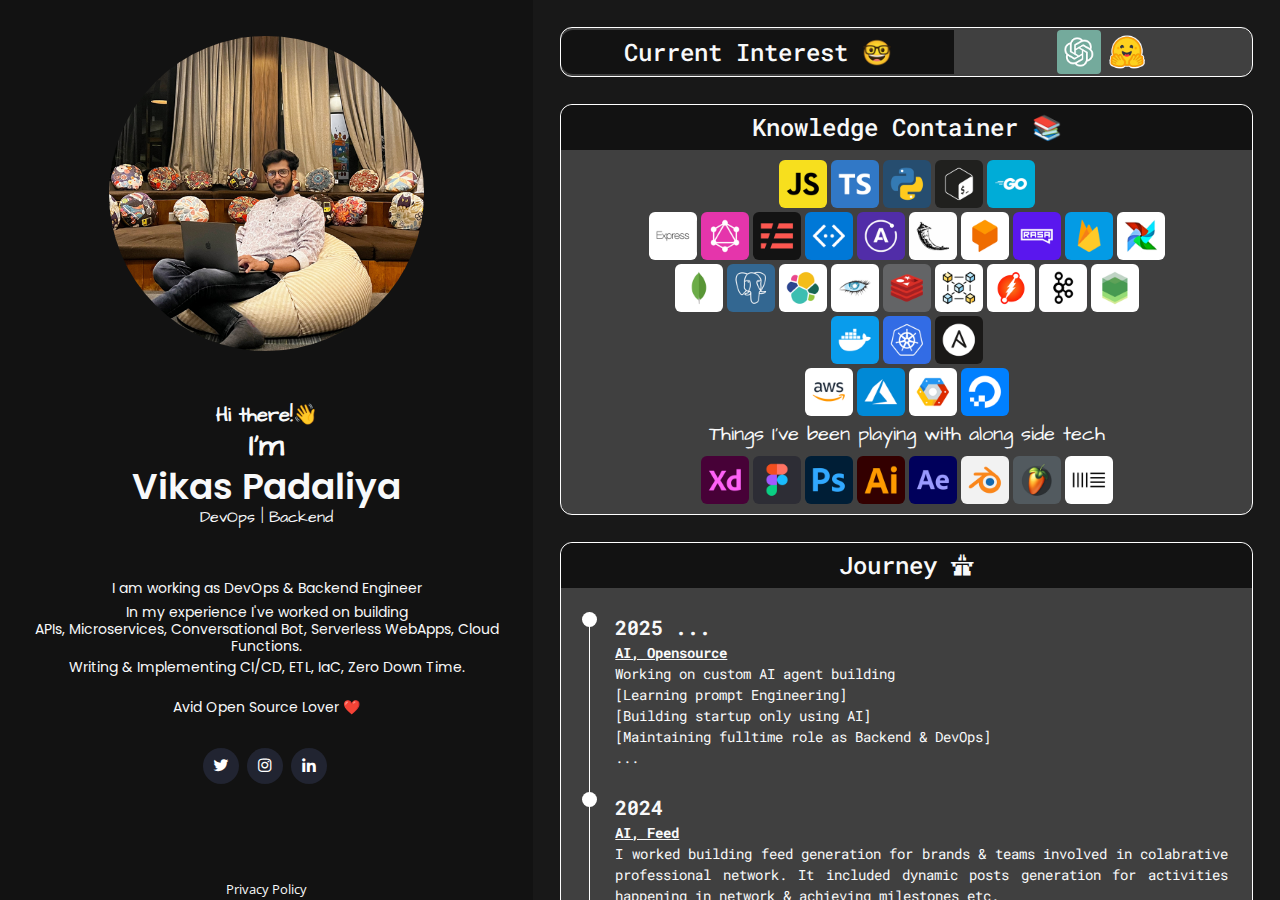
==== commit 4dbcd77a: "add privacy policy" ====
--- a/index.html
+++ b/index.html
@@ -1,512 +1,861 @@
 <!DOCTYPE html>
 <html lang="en">
-
-<head>
-    <meta charset="utf-8">
-    <meta content="width=device-width, initial-scale=1.0" name="viewport">
-
-    <title>Vikas Padaliya</title>
-    <meta name="google-site-verification" content="baOHmpaGvsqfueZzOCyQHRJVU0tcOq9hrvQE9EifEQY" />
-    <meta name="keyword"
-        content="portfolio, vikas padaliya, vikas, pvkas, pvkas13, vkas, devops, backend, rajkot, india" />
-    <meta name="description"
-        content="Hi, I'm Vikas Padaliya. I am working as DevOps & Backend Engineer. I've experience on building APIs, Microservices, Implementing Zero Down Time, Writing ETL, CI/CD, IaC, Conversational Bot, Serverless WebApps, Cloud Functions and Working with cloud platform like AWS, Azure, GCP along with various DevOps technologies" />
-
-    <!-- Social Media  -->
-    <meta property='og:title' content='Vikas Padaliya' />
-    <meta property='og:image' content='https://www.pvkas.com/img/vkas-preview.jpg' />
-    <meta property='og:description'
-        content="Hi, I'm Vikas Padaliya. I am working as DevOps & Backend Engineer. I've experience on building APIs, Microservices, Implementing Zero Down Time, Writing ETL, CI/CD, IaC, Conversational Bot, Serverless WebApps, Cloud Functions and Working with cloud platform like AWS, Azure, GCP along with various DevOps technologies" />
-    <meta property='og:url' content='https://www.pvkas.com' />
-
-    <!-- Favicons -->
-    <link href="./img/favicon.png" rel="icon">
-    <link rel="apple-touch-icon" sizes="180x180" href="./img/apple-touch-icon.png">
-    <link rel="icon" sizes="192x192" href="./img/icon-hd.png">
-    <link rel="icon" sizes="128x128" href="./img/icon.png">
-
-    <!-- Google Fonts -->
-    <link
-        href="https://fonts.googleapis.com/css?family=Open+Sans:300,300i,400,400i,600,600i,700,700i|Poppins:300,300i,400,400i,500,500i,600,600i,700,700i"
-        rel="stylesheet">
-    <link rel="preconnect" href="https://fonts.gstatic.com">
-    <link href="https://fonts.googleapis.com/css2?family=Architects+Daughter&display=swap" rel="stylesheet">
-    <link rel="preconnect" href="https://fonts.gstatic.com">
-    <link href="https://fonts.googleapis.com/css2?family=Roboto+Mono:wght@400;500;700&display=swap" rel="stylesheet">
-
-    <!-- CDN CSS Files -->
-    <link rel="stylesheet" href="https://maxcdn.bootstrapcdn.com/bootstrap/4.0.0/css/bootstrap.min.css"
-        integrity="sha384-Gn5384xqQ1aoWXA+058RXPxPg6fy4IWvTNh0E263XmFcJlSAwiGgFAW/dAiS6JXm" crossorigin="anonymous">
-    <link href='https://unpkg.com/boxicons@2.0.7/css/boxicons.min.css' rel='stylesheet'>
-
-    <!-- Main CSS File -->
-    <link href="css/style.css" rel="stylesheet">
-
-    <!-- Global site tag (gtag.js) - Google Analytics -->
-    <script async src="https://www.googletagmanager.com/gtag/js?id=G-7EEP8YHH7P"></script>
-    <script>
-        window.dataLayer = window.dataLayer || [];
-        function gtag() { dataLayer.push(arguments); }
-        gtag('js', new Date());
-
-        gtag('config', 'G-7EEP8YHH7P');
-    </script>
-</head>
-
-<body>
-    <div class="row no-gutters">
-        <!-- ======= Header ======= -->
-        <header id="bio" class="header col-md-5">
-            <div class="profile d-flex flex-column align-items-center justify-content-sm-around">
-                <img class="profile-picture img-fluid rounded-circle" src="./img/vkas.jpg" alt="">
-                <div class="profile-name d-flex flex-column">
-                    <h2 class="text-light">Hi there!👋</h2>
-                    <h2 class="text-light" style="font-size: 32px;">I'm</h2>
-                    <h1 class="text-light">Vikas Padaliya</h1>
-                    <h3 class="text-light">DevOps | Backend </h3>
+    <head>
+        <meta charset="utf-8" />
+        <meta content="width=device-width, initial-scale=1.0" name="viewport" />
+
+        <title>Vikas Padaliya</title>
+        <meta
+            name="google-site-verification"
+            content="baOHmpaGvsqfueZzOCyQHRJVU0tcOq9hrvQE9EifEQY"
+        />
+        <meta
+            name="keyword"
+            content="portfolio, vikas padaliya, vikas, pvkas, pvkas13, vkas, devops, backend, rajkot, india"
+        />
+        <meta
+            name="description"
+            content="Hi, I'm Vikas Padaliya. I am working as DevOps & Backend Engineer. I've experience on building APIs, Microservices, Implementing Zero Down Time, Writing ETL, CI/CD, IaC, Conversational Bot, Serverless WebApps, Cloud Functions and Working with cloud platform like AWS, Azure, GCP along with various DevOps technologies"
+        />
+
+        <!-- Social Media  -->
+        <meta property="og:title" content="Vikas Padaliya" />
+        <meta
+            property="og:image"
+            content="https://www.pvkas.com/img/vkas-preview.jpg"
+        />
+        <meta
+            property="og:description"
+            content="Hi, I'm Vikas Padaliya. I am working as DevOps & Backend Engineer. I've experience on building APIs, Microservices, Implementing Zero Down Time, Writing ETL, CI/CD, IaC, Conversational Bot, Serverless WebApps, Cloud Functions and Working with cloud platform like AWS, Azure, GCP along with various DevOps technologies"
+        />
+        <meta property="og:url" content="https://www.pvkas.com" />
+
+        <!-- Favicons -->
+        <link href="./img/favicon.png" rel="icon" />
+        <link
+            rel="apple-touch-icon"
+            sizes="180x180"
+            href="./img/apple-touch-icon.png"
+        />
+        <link rel="icon" sizes="192x192" href="./img/icon-hd.png" />
+        <link rel="icon" sizes="128x128" href="./img/icon.png" />
+
+        <!-- Google Fonts -->
+        <link
+            href="https://fonts.googleapis.com/css?family=Open+Sans:300,300i,400,400i,600,600i,700,700i|Poppins:300,300i,400,400i,500,500i,600,600i,700,700i"
+            rel="stylesheet"
+        />
+        <link rel="preconnect" href="https://fonts.gstatic.com" />
+        <link
+            href="https://fonts.googleapis.com/css2?family=Architects+Daughter&display=swap"
+            rel="stylesheet"
+        />
+        <link rel="preconnect" href="https://fonts.gstatic.com" />
+        <link
+            href="https://fonts.googleapis.com/css2?family=Roboto+Mono:wght@400;500;700&display=swap"
+            rel="stylesheet"
+        />
+
+        <!-- CDN CSS Files -->
+        <link
+            rel="stylesheet"
+            href="https://maxcdn.bootstrapcdn.com/bootstrap/4.0.0/css/bootstrap.min.css"
+            integrity="sha384-Gn5384xqQ1aoWXA+058RXPxPg6fy4IWvTNh0E263XmFcJlSAwiGgFAW/dAiS6JXm"
+            crossorigin="anonymous"
+        />
+        <link
+            href="https://unpkg.com/boxicons@2.0.7/css/boxicons.min.css"
+            rel="stylesheet"
+        />
+
+        <!-- Main CSS File -->
+        <link href="css/style.css" rel="stylesheet" />
+
+        <!-- Global site tag (gtag.js) - Google Analytics -->
+        <script
+            async
+            src="https://www.googletagmanager.com/gtag/js?id=G-7EEP8YHH7P"
+        ></script>
+        <script>
+            window.dataLayer = window.dataLayer || [];
+            function gtag() {
+                dataLayer.push(arguments);
+            }
+            gtag("js", new Date());
+
+            gtag("config", "G-7EEP8YHH7P");
+        </script>
+    </head>
+
+    <body>
+        <div class="row no-gutters">
+            <!-- ======= Header ======= -->
+            <header id="bio" class="header col-md-5">
+                <div
+                    class="profile d-flex flex-column align-items-center justify-content-sm-around"
+                >
+                    <img
+                        class="profile-picture img-fluid rounded-circle"
+                        src="./img/vkas.jpg"
+                        alt=""
+                    />
+                    <div class="profile-name d-flex flex-column">
+                        <h2 class="text-light">Hi there!👋</h2>
+                        <h2 class="text-light" style="font-size: 32px">I'm</h2>
+                        <h1 class="text-light">Vikas Padaliya</h1>
+                        <h3 class="text-light">DevOps | Backend</h3>
+                    </div>
+                    <div class="profile-information">
+                        <h4 class="text-light px-2 mb-2">
+                            I am working as DevOps & Backend Engineer<br />
+                        </h4>
+                        <h4 class="text-light px-2 mb-1">
+                            In my experience I've worked on building<br />
+                            APIs, Microservices, Conversational Bot, Serverless
+                            WebApps, Cloud Functions.
+                        </h4>
+                        <h4 class="text-light px-2 mb-4">
+                            Writing & Implementing CI/CD, ETL, IaC, Zero Down
+                            Time.
+                        </h4>
+                        <h4 class="text-light">
+                            Avid Open Source Lover ❤️<br />
+                        </h4>
+                    </div>
+                    <div class="profile-links mt-3 text-center">
+                        <a
+                            href="https://twitter.com/pvkas13"
+                            class="twitter"
+                            target="_blank"
+                            ><i class="bx bxl-twitter"></i
+                        ></a>
+                        <a
+                            href="https://www.instagram.com/pvkas13"
+                            class="instagram"
+                            target="_blank"
+                            ><i class="bx bxl-instagram"></i
+                        ></a>
+                        <a
+                            href="https://www.linkedin.com/in/pvkas13"
+                            class="linkedin"
+                            target="_blank"
+                            ><i class="bx bxl-linkedin"></i
+                        ></a>
+                    </div>
+                    <div class="mt-3">
+                        <a href="privacy-policy.html" class="text-light small"
+                            >Privacy Policy</a
+                        >
+                    </div>
                 </div>
-                <div class="profile-information">
-                    <h4 class="text-light px-2 mb-2">
-                        I am working as DevOps & Backend Engineer<br>
-                    </h4>
-                    <h4 class="text-light px-2 mb-1">
-                        In my experience I've worked on building<br>
-                        APIs, Microservices, Conversational Bot, Serverless WebApps,
-                        Cloud Functions.
-                    </h4>
-                    <h4 class="text-light px-2 mb-4">
-                        Writing & Implementing CI/CD, ETL, IaC, Zero Down Time.
-                    </h4>
-                    <h4 class="text-light">
-                        Avid Open Source Lover ❤️<br>
-                    </h4>
-                </div>
-                <div class="profile-links mt-3 text-center">
-                    <a href="https://twitter.com/pvkas13" class="twitter" target="_blank"><i
-                            class="bx bxl-twitter"></i></a>
-                    <a href="https://www.instagram.com/pvkas13" class="instagram" target="_blank"><i
-                            class="bx bxl-instagram"></i></a>
-                    <a href="https://www.linkedin.com/in/pvkas13" class="linkedin" target="_blank"><i
-                            class="bx bxl-linkedin"></i></a>
-                </div>
-            </div>
-        </header>
-
-        <main id="main" class="col-md-7">
-
-            <section id="interests" class="d-flex flex-row interest-container section-bg">
-                <div class="interest-container-title px-2 py-2">
-                    <h2 class="text-light">
-                        Current Interest 🤓
-                    </h2>
-                </div>
-                <div class="d-flex flex-row interest-container-content justify-content-center px-2">
-                    <a href="https://openai.com/blog/chatgpt" target="_blank" title="ChatGPT">
-                        <img src="./img/ChatGPT.png" alt="">
-                    </a>
-                    <a href="https://huggingface.co/" target="_blank" title="Prompt Engineering">
-                        <img src="./img/HF.png" alt="">
-                    </a>
-                </div>
-            </section>
-
-            <!-- Knowledge Container -->
-            <section id="skills" class="knowledge-container section-bg pb-2">
-                <div class="knowledge-container-title">
-                    <h2 class="text-light py-2 px-2">
-                        Knowledge Container 📚
-                    </h2>
-                </div>
-                <div class="d-flex flex-column knowledge-container-content">
-                    <div class="d-flex flex-row knowledge-container-content-row">
-                        <div class="knowledge-container-item">
-                            <a href="https://www.javascript.com/" target="_blank" title="Javascript">
-                                <img src="./img/JS.png" alt="">
-                            </a>
+            </header>
+
+            <main id="main" class="col-md-7">
+                <section
+                    id="interests"
+                    class="d-flex flex-row interest-container section-bg"
+                >
+                    <div class="interest-container-title px-2 py-2">
+                        <h2 class="text-light">Current Interest 🤓</h2>
+                    </div>
+                    <div
+                        class="d-flex flex-row interest-container-content justify-content-center px-2"
+                    >
+                        <a
+                            href="https://openai.com/blog/chatgpt"
+                            target="_blank"
+                            title="ChatGPT"
+                        >
+                            <img src="./img/ChatGPT.png" alt="" />
+                        </a>
+                        <a
+                            href="https://huggingface.co/"
+                            target="_blank"
+                            title="Prompt Engineering"
+                        >
+                            <img src="./img/HF.png" alt="" />
+                        </a>
+                    </div>
+                </section>
+
+                <!-- Knowledge Container -->
+                <section
+                    id="skills"
+                    class="knowledge-container section-bg pb-2"
+                >
+                    <div class="knowledge-container-title">
+                        <h2 class="text-light py-2 px-2">
+                            Knowledge Container 📚
+                        </h2>
+                    </div>
+                    <div class="d-flex flex-column knowledge-container-content">
+                        <div
+                            class="d-flex flex-row knowledge-container-content-row"
+                        >
+                            <div class="knowledge-container-item">
+                                <a
+                                    href="https://www.javascript.com/"
+                                    target="_blank"
+                                    title="Javascript"
+                                >
+                                    <img src="./img/JS.png" alt="" />
+                                </a>
+                            </div>
+                            <div class="knowledge-container-item">
+                                <a
+                                    href="https://www.typescriptlang.org/"
+                                    target="_blank"
+                                    title="Typescript"
+                                >
+                                    <img src="./img/TS.png" alt="" />
+                                </a>
+                            </div>
+                            <div class="knowledge-container-item">
+                                <a
+                                    href="hhttps://www.python.org/"
+                                    target="_blank"
+                                    title="Python"
+                                >
+                                    <img src="./img/Python.png" alt="" />
+                                </a>
+                            </div>
+                            <div class="knowledge-container-item">
+                                <a
+                                    href="https://www.shellscript.sh/"
+                                    target="_blank"
+                                    title="Shell"
+                                >
+                                    <img src="./img/Shell.png" alt="" />
+                                </a>
+                            </div>
+                            <div class="knowledge-container-item">
+                                <a
+                                    href="https://golang.org/"
+                                    target="_blank"
+                                    title="Go"
+                                >
+                                    <img src="./img/Go.png" alt="" />
+                                </a>
+                            </div>
                         </div>
-                        <div class="knowledge-container-item">
-                            <a href="https://www.typescriptlang.org/" target="_blank" title="Typescript">
-                                <img src="./img/TS.png" alt="">
-                            </a>
+                        <div
+                            class="d-flex flex-row knowledge-container-content-row"
+                        >
+                            <div class="knowledge-container-item">
+                                <a
+                                    href="https://expressjs.com/"
+                                    target="_blank"
+                                    title="Express"
+                                >
+                                    <img src="./img/Express.png" alt="" />
+                                </a>
+                            </div>
+                            <div class="knowledge-container-item">
+                                <a
+                                    href="https://graphql.org/"
+                                    target="_blank"
+                                    title="Ethereum"
+                                >
+                                    <img src="./img/Graphql.png" alt="" />
+                                </a>
+                            </div>
+                            <div class="knowledge-container-item">
+                                <a
+                                    href="https://www.serverless.com/"
+                                    target="_blank"
+                                    title="Serverless"
+                                >
+                                    <img src="./img/Serverless.png" alt="" />
+                                </a>
+                            </div>
+                            <div class="knowledge-container-item">
+                                <a
+                                    href="https://dev.botframework.com/"
+                                    target="_blank"
+                                    title="Bot Framework"
+                                >
+                                    <img src="./img/BF.png" alt="" />
+                                </a>
+                            </div>
+                            <div class="knowledge-container-item">
+                                <a
+                                    href="https://www.apollographql.com/"
+                                    target="_blank"
+                                    title="Apollo Graphql"
+                                >
+                                    <img src="./img/Apollo.png" alt="" />
+                                </a>
+                            </div>
+                            <div class="knowledge-container-item">
+                                <a
+                                    href="https://flask.palletsprojects.com/en/1.1.x/"
+                                    target="_blank"
+                                    title="Flask"
+                                >
+                                    <img src="./img/Flask.png" alt="" />
+                                </a>
+                            </div>
+                            <div class="knowledge-container-item">
+                                <a
+                                    href="https://cloud.google.com/dialogflow"
+                                    target="_blank"
+                                    title="Dialogflow"
+                                >
+                                    <img src="./img/Dialogflow.png" alt="" />
+                                </a>
+                            </div>
+                            <div class="knowledge-container-item">
+                                <a
+                                    href="https://rasa.com/"
+                                    target="_blank"
+                                    title="Rasa"
+                                >
+                                    <img src="./img/Rasa.png" alt="" />
+                                </a>
+                            </div>
+                            <div class="knowledge-container-item">
+                                <a
+                                    href="https://firebase.google.com/"
+                                    target="_blank"
+                                    title="Firebase"
+                                >
+                                    <img src="./img/Firebase.png" alt="" />
+                                </a>
+                            </div>
+                            <div class="knowledge-container-item">
+                                <a
+                                    href="https://airflow.apache.org/"
+                                    target="_blank"
+                                    title="Airflow"
+                                >
+                                    <img src="./img/Airflow.png" alt="" />
+                                </a>
+                            </div>
                         </div>
-                        <div class="knowledge-container-item">
-                            <a href="hhttps://www.python.org/" target="_blank" title="Python">
-                                <img src="./img/Python.png" alt="">
-                            </a>
+                        <div
+                            class="d-flex flex-row knowledge-container-content-row"
+                        >
+                            <div class="knowledge-container-item">
+                                <a
+                                    href="https://www.mongodb.com/"
+                                    target="_blank"
+                                    title="Mongodb"
+                                >
+                                    <img src="./img/Mongo.png" alt="" />
+                                </a>
+                            </div>
+                            <div class="knowledge-container-item">
+                                <a
+                                    href="https://www.postgresql.org/"
+                                    target="_blank"
+                                    title="Postgre SQL"
+                                >
+                                    <img src="./img/Postgre.png" alt="" />
+                                </a>
+                            </div>
+                            <div class="knowledge-container-item">
+                                <a
+                                    href="https://www.elastic.co/"
+                                    target="_blank"
+                                    title="Elastic Search"
+                                >
+                                    <img src="./img/Elastic.png" alt="" />
+                                </a>
+                            </div>
+                            <div class="knowledge-container-item">
+                                <a
+                                    href="https://cassandra.apache.org/"
+                                    target="_blank"
+                                    title="Cassandra"
+                                >
+                                    <img src="./img/Cassandra.png" alt="" />
+                                </a>
+                            </div>
+                            <div class="knowledge-container-item">
+                                <a
+                                    href="https://redis.io/"
+                                    target="_blank"
+                                    title="Redis"
+                                >
+                                    <img src="./img/Redis.png" alt="" />
+                                </a>
+                            </div>
+                            <div class="knowledge-container-item">
+                                <a
+                                    href="https://www.investopedia.com/terms/b/blockchain.asp"
+                                    target="_blank"
+                                    title="Blockchain"
+                                >
+                                    <img src="./img/BlockChain.png" alt="" />
+                                </a>
+                            </div>
+                            <div class="knowledge-container-item">
+                                <a
+                                    href="https://dgraph.io"
+                                    target="_blank"
+                                    title="DGraph"
+                                >
+                                    <img src="./img/Dgraph.png" alt="" />
+                                </a>
+                            </div>
+                            <div class="knowledge-container-item">
+                                <a
+                                    href="https://kafka.apache.org"
+                                    target="_blank"
+                                    title="Kafka"
+                                >
+                                    <img src="./img/Kafka.png" alt="" />
+                                </a>
+                            </div>
+                            <div class="knowledge-container-item">
+                                <a
+                                    href="https://github.com/google/leveldb"
+                                    target="_blank"
+                                    title="Level Db"
+                                >
+                                    <img src="./img/Level.png" alt="" />
+                                </a>
+                            </div>
                         </div>
-                        <div class="knowledge-container-item">
-                            <a href="https://www.shellscript.sh/" target="_blank" title="Shell">
-                                <img src="./img/Shell.png" alt="">
-                            </a>
+                        <div
+                            class="d-flex flex-row knowledge-container-content-row"
+                        >
+                            <div class="knowledge-container-item">
+                                <a
+                                    href="https://www.docker.com/"
+                                    target="_blank"
+                                    title="Docker"
+                                >
+                                    <img src="./img/Docker.png" alt="" />
+                                </a>
+                            </div>
+                            <div class="knowledge-container-item">
+                                <a
+                                    href="https://kubernetes.io/"
+                                    target="_blank"
+                                    title="Kubernetes"
+                                >
+                                    <img src="./img/Kubernetes.png" alt="" />
+                                </a>
+                            </div>
+                            <div class="knowledge-container-item">
+                                <a
+                                    href="https://www.ansible.com/"
+                                    target="_blank"
+                                    title="Ansible"
+                                >
+                                    <img src="./img/Ansible.png" alt="" />
+                                </a>
+                            </div>
                         </div>
-                        <div class="knowledge-container-item">
-                            <a href="https://golang.org/" target="_blank" title="Go">
-                                <img src="./img/Go.png" alt="">
-                            </a>
+                        <div
+                            class="d-flex flex-row knowledge-container-content-row"
+                        >
+                            <div class="knowledge-container-item">
+                                <a
+                                    href="https://aws.amazon.com/"
+                                    target="_blank"
+                                    title="AWS"
+                                >
+                                    <img src="./img/AWS.png" alt="" />
+                                </a>
+                            </div>
+                            <div class="knowledge-container-item">
+                                <a
+                                    href="https://azure.microsoft.com/en-in/"
+                                    target="_blank"
+                                    title="Azure"
+                                >
+                                    <img src="./img/Azure.png" alt="" />
+                                </a>
+                            </div>
+                            <div class="knowledge-container-item">
+                                <a
+                                    href="https://cloud.google.com/"
+                                    target="_blank"
+                                    title="Google Cloud"
+                                >
+                                    <img src="./img/GCP.png" alt="" />
+                                </a>
+                            </div>
+                            <div class="knowledge-container-item">
+                                <a
+                                    href="https://www.digitalocean.com/"
+                                    target="_blank"
+                                    title="Digital Ocean"
+                                >
+                                    <img src="./img/DO.png" alt="" />
+                                </a>
+                            </div>
                         </div>
-                    </div>
-                    <div class="d-flex flex-row knowledge-container-content-row">
-                        <div class="knowledge-container-item">
-                            <a href="https://expressjs.com/" target="_blank" title="Express">
-                                <img src="./img/Express.png" alt="">
-                            </a>
+                        <div
+                            class="d-flex flex-row knowledge-container-sub-title"
+                        >
+                            <h4 class="text-light">
+                                Things I've been playing with along side tech
+                            </h4>
                         </div>
-                        <div class="knowledge-container-item">
-                            <a href="https://graphql.org/" target="_blank" title="Ethereum">
-                                <img src="./img/Graphql.png" alt="">
-                            </a>
+                        <div
+                            class="d-flex flex-row knowledge-container-content-row"
+                        >
+                            <div class="knowledge-container-item">
+                                <a
+                                    href="https://www.adobe.com/in/products/xd.html"
+                                    target="_blank"
+                                    title="Adobe XD"
+                                >
+                                    <img src="./img/XD.png" alt="" />
+                                </a>
+                            </div>
+                            <div class="knowledge-container-item">
+                                <a
+                                    href="https://www.figma.com/"
+                                    target="_blank"
+                                    title="Figma"
+                                >
+                                    <img src="./img/Figma.png" alt="" />
+                                </a>
+                            </div>
+                            <div class="knowledge-container-item">
+                                <a
+                                    href="https://www.adobe.com/in/products/photoshop.html"
+                                    target="_blank"
+                                    title="Photoshop"
+                                >
+                                    <img src="./img/PS.png" alt="" />
+                                </a>
+                            </div>
+                            <div class="knowledge-container-item">
+                                <a
+                                    href="https://www.adobe.com/in/products/illustrator.html"
+                                    target="_blank"
+                                    title="Illustrator"
+                                >
+                                    <img src="./img/AI.png" alt="" />
+                                </a>
+                            </div>
+                            <div class="knowledge-container-item">
+                                <a
+                                    href="https://www.adobe.com/in/products/aftereffects.html"
+                                    target="_blank"
+                                    title="After Effects"
+                                >
+                                    <img src="./img/AE.png" alt="" />
+                                </a>
+                            </div>
+                            <div class="knowledge-container-item">
+                                <a
+                                    href="https://www.blender.org/"
+                                    target="_blank"
+                                    title="Blender"
+                                >
+                                    <img src="./img/Blender.png" alt="" />
+                                </a>
+                            </div>
+                            <div class="knowledge-container-item">
+                                <a
+                                    href="https://www.image-line.com/"
+                                    target="_blank"
+                                    title="FL Studio"
+                                >
+                                    <img src="./img/FL.png" alt="" />
+                                </a>
+                            </div>
+                            <div class="knowledge-container-item">
+                                <a
+                                    href="https://www.ableton.com/en/"
+                                    target="_blank"
+                                    title="Ableton Live"
+                                >
+                                    <img src="./img/Ableton.png" alt="" />
+                                </a>
+                            </div>
                         </div>
-                        <div class="knowledge-container-item">
-                            <a href="https://www.serverless.com/" target="_blank" title="Serverless">
-                                <img src="./img/Serverless.png" alt="">
-                            </a>
+                    </div>
+                </section>
+
+                <!-- Journey Timeline -->
+                <section id="journey" class="timeline-container section-bg">
+                    <div class="timeline-container-title">
+                        <h2 class="text-light py-2 px-2">Journey 🛣</h2>
+                    </div>
+                    <div
+                        class="d-flex flex-row timeline-container-content my-4 ml-2 mr-4"
+                    >
+                        <div class="timeline">
+                            <ul class="sessions">
+                                <li class="session">
+                                    <div class="time text-light">2025 ...</div>
+                                    <p class="text-light">
+                                        <b><u> AI, Opensource</u></b
+                                        ><br />
+                                        Working on custom AI agent building<br />
+                                        [Learning prompt Engineering]<br />
+                                        [Building startup only using AI]<br />
+                                        [Maintaining fulltime role as Backend &
+                                        DevOps]<br />
+                                        ...
+                                    </p>
+                                </li>
+                                <li class="session">
+                                    <div class="time text-light">2024</div>
+                                    <p class="text-light">
+                                        <b><u> AI, Feed</u></b
+                                        ><br />
+                                        I worked building feed generation for
+                                        brands & teams involved in colabrative
+                                        professional network. It included
+                                        dynamic posts generation for activities
+                                        happening in network & achieving
+                                        milestones etc.<br />
+                                        Moderator system to manage activity in
+                                        complex network professional building
+                                        product.<br />
+                                        Played with different types of AI
+                                        Opensource models and its usecases.<br />
+                                        Different architectures to build custom
+                                        AI models integrated with data lake<br />
+                                    </p>
+                                </li>
+                                <li class="session">
+                                    <div class="time text-light">2023</div>
+                                    <p class="text-light">
+                                        <b><u> AI, Search Engine</u></b
+                                        ><br />
+                                        Working professionally to build search
+                                        engine for colabrative professional
+                                        network. My resposibilities involved
+                                        building data pipelines for data
+                                        aggregation, indexing, generating custom
+                                        queries for text searches and
+                                        implementing of ranking system in search
+                                        engine. I also spend time learning and
+                                        experimenting with opensource AI models
+                                        for use-cases like text summarization &
+                                        QnA.
+                                    </p>
+                                </li>
+                                <li class="session">
+                                    <div class="time text-light">2022</div>
+                                    <p class="text-light">
+                                        <b><u> AI, Web3</u></b
+                                        ><br />
+                                        Working closely with startups around AI
+                                        and Collaboration Network. Using my
+                                        existing knwoledge in AI & NLP, I helped
+                                        developing and integrating end-to-end
+                                        service which predicts emotion from
+                                        voice. As one of early user and beta
+                                        tester of GPT-OpenAI (Since 2020). I
+                                        spent lot of time playing around
+                                        experimenting with AI techonologies.
+                                        Meanwhile I also contributed to startup
+                                        building an emerging peer to peer
+                                        professional network as Backend & DevOps
+                                        engineer. From trying to build bridge
+                                        between web2 and web3 for next-gen
+                                        application I pivoted towards AI
+                                        applications.
+                                    </p>
+                                </li>
+                                <li class="session">
+                                    <div class="time text-light">2021</div>
+                                    <p class="text-light">
+                                        <b
+                                            ><u>
+                                                BlockChain, Graph Databases,
+                                                Zero Downtime, Event Driven
+                                                Microservice</u
+                                            ></b
+                                        ><br />
+                                        Getting chance to work on growing
+                                        startups with their massive user growth.
+                                        Scale & Stability becomes primary
+                                        requirement of startup during this
+                                        stage. I got to work on implementing
+                                        zero down time using methods like
+                                        blue-green and also allowing to test
+                                        with canary builds. One of my core
+                                        resposibility was to develop and migrate
+                                        to Event driven Microservices while
+                                        leading some features like building
+                                        recommendation engine service using
+                                        graph databases. As Tech World was
+                                        already shifting towards new
+                                        technologies like blockchain and crypto.
+                                        I spent decent amount of time learning
+                                        and experimenting it.
+                                    </p>
+                                </li>
+                                <li class="session">
+                                    <div class="time text-light">2020</div>
+                                    <p class="text-light">
+                                        <b
+                                            ><u
+                                                >Python, Elastic Search,
+                                                Ansible, Kubernetes</u
+                                            ></b
+                                        ><br />
+                                        Working in service based startup I got
+                                        opportunity to work with different
+                                        startups and people around the world.
+                                        since every idea has its own tech
+                                        requirements. I have worked in different
+                                        languages. Building architecture like
+                                        master-slave for workload distribution,
+                                        writing ETL, APIs, cache systems, NLP
+                                        bots. While taking care of all DevOps
+                                        resposibilities and developing solid
+                                        knowledge on IaC and kubernetes.
+                                    </p>
+                                </li>
+                                <li class="session">
+                                    <div class="time text-light">2019</div>
+                                    <p class="text-light">
+                                        <b
+                                            ><u
+                                                >Nodejs, MongoDB, Docker, Azure
+                                            </u></b
+                                        ><br />
+                                        While working as intern in DevOps. I was
+                                        also one of core backend developer in
+                                        MEAN & MERN stack projects. Writing and
+                                        integrating APIs, web scraping and
+                                        scripts. Started building strong
+                                        knowledge around containerization
+                                        meanwhile getting my hands on AWS and
+                                        Azure. Thus, I started my journey tech
+                                        journey.
+                                    </p>
+                                </li>
+                                <li class="session">
+                                    <div class="time text-light">2018</div>
+                                    <p class="text-light">
+                                        <b
+                                            ><u>
+                                                Linux, Administration, Cloud,
+                                                AWS</u
+                                            ></b
+                                        ><br />
+                                        As Industry was shifting towards cloud
+                                        computing. I used knowledge I had on
+                                        networking and jumped into cloud
+                                        computing. I started with taking courses
+                                        on AWS. Which helped me learn
+                                        Administration and UNIX eventually made
+                                        me play around linux. This was the time
+                                        I actually started loving opensource and
+                                        its community. Finally I decided to join
+                                        company as DevOps intern.
+                                    </p>
+                                </li>
+                                <li class="session">
+                                    <div class="time text-light">2017</div>
+                                    <p class="text-light">
+                                        <b><u> Figma, XD, Networking</u></b>
+                                        <br />
+                                        While working part time as designer I
+                                        shifted my to work towards UI/UX. As I
+                                        was working closely with industry while
+                                        studying. I found one interesting domain
+                                        which was networking. So, I took few
+                                        courses of CISCO and VMWARE. where I
+                                        learn how configure and manage network
+                                        and bare metal virtual machines,
+                                        switches, routers, firewalls.
+                                    </p>
+                                </li>
+                                <li class="session">
+                                    <div class="time text-light">2016</div>
+                                    <p class="text-light">
+                                        <b
+                                            ><u>
+                                                Java, Android, Illustrator,
+                                                Premier</u
+                                            ></b
+                                        >
+                                        <br />
+                                        As a part of academics. I leaned Java
+                                        and Android. on personal interest I
+                                        contributed to couple of mobile
+                                        applications. To create assets for
+                                        mobile app I had to spend lot of time
+                                        creating icons, screns, animation using
+                                        Illustrator. Meanwhile I also helped
+                                        creating posters, teaser and brochure
+                                        for college. I was also working as part
+                                        time designer in a startup.
+                                    </p>
+                                </li>
+                                <li class="session">
+                                    <div class="time text-light">2015</div>
+                                    <p class="text-light">
+                                        <b><u> C++ Shell</u></b
+                                        ><br />
+                                        After spending lot of time working with
+                                        all these different tools and programs.
+                                        It developed my interest into computers.
+                                        I chose it as my career path. The very
+                                        first things I got to learn was language
+                                        like C, C++ and basic shell scripting
+                                        along with all software engineering
+                                        knowledge.
+                                    </p>
+                                </li>
+                                <li class="session">
+                                    <div class="time text-light">2013-2014</div>
+                                    <p class="text-light">
+                                        <b
+                                            ><u>
+                                                Blender, FL Studio, Ableton
+                                                Live</u
+                                            ></b
+                                        ><br />
+                                        While playing with 2D animation and VFX.
+                                        It eventually led me to work around 3D
+                                        animation and asset building. Since
+                                        every short clip needs audio track which
+                                        again drove me towards generating some
+                                        music. I used tools like FL studio and
+                                        Ableton Live to create samples and music
+                                        tracks.
+                                    </p>
+                                </li>
+                                <li class="session">
+                                    <div class="time text-light">2012</div>
+                                    <p class="text-light">
+                                        <b><u> Photoshop, After Effect</u></b
+                                        ><br />
+                                        Having interest in drawing, I got my
+                                        hands creating digital arts. Started
+                                        photoshop with basic editing to making
+                                        some short films and animation in after
+                                        effects. I still feel the same
+                                        excitement about VFX industry.
+                                    </p>
+                                </li>
+                            </ul>
                         </div>
-                        <div class="knowledge-container-item">
-                            <a href="https://dev.botframework.com/" target="_blank" title="Bot Framework">
-                                <img src="./img/BF.png" alt="">
-                            </a>
-                        </div>
-                        <div class="knowledge-container-item">
-                            <a href="https://www.apollographql.com/" target="_blank" title="Apollo Graphql">
-                                <img src="./img/Apollo.png" alt="">
-                            </a>
-                        </div>
-                        <div class="knowledge-container-item">
-                            <a href="https://flask.palletsprojects.com/en/1.1.x/" target="_blank" title="Flask">
-                                <img src="./img/Flask.png" alt="">
-                            </a>
-                        </div>
-                        <div class="knowledge-container-item">
-                            <a href="https://cloud.google.com/dialogflow" target="_blank" title="Dialogflow">
-                                <img src="./img/Dialogflow.png" alt="">
-                            </a>
-                        </div>
-                        <div class="knowledge-container-item">
-                            <a href="https://rasa.com/" target="_blank" title="Rasa">
-                                <img src="./img/Rasa.png" alt="">
-                            </a>
-                        </div>
-                        <div class="knowledge-container-item">
-                            <a href="https://firebase.google.com/" target="_blank" title="Firebase">
-                                <img src="./img/Firebase.png" alt="">
-                            </a>
-                        </div>
-                        <div class="knowledge-container-item">
-                            <a href="https://airflow.apache.org/" target="_blank" title="Airflow">
-                                <img src="./img/Airflow.png" alt="">
-                            </a>
-                        </div>
-                    </div>
-                    <div class="d-flex flex-row knowledge-container-content-row">
-                        <div class="knowledge-container-item">
-                            <a href="https://www.mongodb.com/" target="_blank" title="Mongodb">
-                                <img src="./img/Mongo.png" alt="">
-                            </a>
-                        </div>
-                        <div class="knowledge-container-item">
-                            <a href="https://www.postgresql.org/" target="_blank" title="Postgre SQL">
-                                <img src="./img/Postgre.png" alt="">
-                            </a>
-                        </div>
-                        <div class="knowledge-container-item">
-                            <a href="https://www.elastic.co/" target="_blank" title="Elastic Search">
-                                <img src="./img/Elastic.png" alt="">
-                            </a>
-                        </div>
-                        <div class="knowledge-container-item">
-                            <a href="https://cassandra.apache.org/" target="_blank" title="Cassandra">
-                                <img src="./img/Cassandra.png" alt="">
-                            </a>
-                        </div>
-                        <div class="knowledge-container-item">
-                            <a href="https://redis.io/" target="_blank" title="Redis">
-                                <img src="./img/Redis.png" alt="">
-                            </a>
-                        </div>
-                        <div class="knowledge-container-item">
-                            <a href="https://www.investopedia.com/terms/b/blockchain.asp" target="_blank" title="Blockchain">
-                                <img src="./img/BlockChain.png" alt="">
-                            </a>
-                        </div>
-                        <div class="knowledge-container-item">
-                            <a href="https://dgraph.io" target="_blank" title="DGraph">
-                                <img src="./img/Dgraph.png" alt="">
-                            </a>
-                        </div>
-                        <div class="knowledge-container-item">
-                            <a href="https://kafka.apache.org" target="_blank" title="Kafka">
-                                <img src="./img/Kafka.png" alt="">
-                            </a>
-                        </div>
-                        <div class="knowledge-container-item">
-                            <a href="https://github.com/google/leveldb" target="_blank" title="Level Db">
-                                <img src="./img/Level.png" alt="">
-                            </a>
-                        </div>
-                    </div>
-                    <div class="d-flex flex-row knowledge-container-content-row">
-                        <div class="knowledge-container-item">
-                            <a href="https://www.docker.com/" target="_blank" title="Docker">
-                                <img src="./img/Docker.png" alt="">
-                            </a>
-                        </div>
-                        <div class="knowledge-container-item">
-                            <a href="https://kubernetes.io/" target="_blank" title="Kubernetes">
-                                <img src="./img/Kubernetes.png" alt="">
-                            </a>
-                        </div>
-                        <div class="knowledge-container-item">
-                            <a href="https://www.ansible.com/" target="_blank" title="Ansible">
-                                <img src="./img/Ansible.png" alt="">
-                            </a>
-                        </div>
-                    </div>
-                    <div class="d-flex flex-row knowledge-container-content-row">
-                        <div class="knowledge-container-item">
-                            <a href="https://aws.amazon.com/" target="_blank" title="AWS">
-                                <img src="./img/AWS.png" alt="">
-                            </a>
-                        </div>
-                        <div class="knowledge-container-item">
-                            <a href="https://azure.microsoft.com/en-in/" target="_blank" title="Azure">
-                                <img src="./img/Azure.png" alt="">
-                            </a>
-                        </div>
-                        <div class="knowledge-container-item">
-                            <a href="https://cloud.google.com/" target="_blank" title="Google Cloud">
-                                <img src="./img/GCP.png" alt="">
-                            </a>
-                        </div>
-                        <div class="knowledge-container-item">
-                            <a href="https://www.digitalocean.com/" target="_blank" title="Digital Ocean">
-                                <img src="./img/DO.png" alt="">
-                            </a>
-                        </div>
-                    </div>
-                    <div class="d-flex flex-row knowledge-container-sub-title">
-                        <h4 class="text-light">Things I've been playing with along side tech</h4>
-                    </div>
-                    <div class="d-flex flex-row knowledge-container-content-row">
-                        <div class="knowledge-container-item">
-                            <a href="https://www.adobe.com/in/products/xd.html" target="_blank" title="Adobe XD">
-                                <img src="./img/XD.png" alt="">
-                            </a>
-                        </div>
-                        <div class="knowledge-container-item">
-                            <a href="https://www.figma.com/" target="_blank" title="Figma">
-                                <img src="./img/Figma.png" alt="">
-                            </a>
-                        </div>
-                        <div class="knowledge-container-item">
-                            <a href="https://www.adobe.com/in/products/photoshop.html" target="_blank"
-                                title="Photoshop">
-                                <img src="./img/PS.png" alt="">
-                            </a>
-                        </div>
-                        <div class="knowledge-container-item">
-                            <a href="https://www.adobe.com/in/products/illustrator.html" target="_blank"
-                                title="Illustrator">
-                                <img src="./img/AI.png" alt="">
-                            </a>
-                        </div>
-                        <div class="knowledge-container-item">
-                            <a href="https://www.adobe.com/in/products/aftereffects.html" target="_blank"
-                                title="After Effects">
-                                <img src="./img/AE.png" alt="">
-                            </a>
-                        </div>
-                        <div class="knowledge-container-item">
-                            <a href="https://www.blender.org/" target="_blank" title="Blender">
-                                <img src="./img/Blender.png" alt="">
-                            </a>
-                        </div>
-                        <div class="knowledge-container-item">
-                            <a href="https://www.image-line.com/" target="_blank" title="FL Studio">
-                                <img src="./img/FL.png" alt="">
-                            </a>
-                        </div>
-                        <div class="knowledge-container-item">
-                            <a href="https://www.ableton.com/en/" target="_blank" title="Ableton Live">
-                                <img src="./img/Ableton.png" alt="">
-                            </a>
-                        </div>
-                    </div>
-                </div>
-            </section>
-
-            <!-- Journey Timeline -->
-            <section id="journey" class="timeline-container section-bg">
-                <div class="timeline-container-title">
-                    <h2 class="text-light py-2 px-2">
-                        Journey 🛣
-                    </h2>
-                </div>
-                <div class="d-flex flex-row timeline-container-content my-4 ml-2 mr-4">
-                    <div class="timeline">
-                        <ul class="sessions">
-                            <li class="session">
-                                <div class="time text-light">2025 ...</div>
-                                <p class="text-light">
-                                    <b><u> AI, Opensource</u></b><br>
-                                    Working on custom AI agent building<br>
-                                    [Learning prompt Engineering]<br>
-                                    [Building startup only using AI]<br>
-                                    [Maintaining fulltime role as Backend & DevOps]<br>
-                                    ...
-                                </p>
-                            </li>
-                            <li class="session">
-                                <div class="time text-light">2024</div>
-                                <p class="text-light">
-                                    <b><u> AI, Feed</u></b><br>
-                                    I worked building feed generation for brands & teams involved in colabrative professional network.
-                                    It included dynamic posts generation for activities happening in network & achieving milestones etc.<br>
-                                    Moderator system to manage activity in complex network professional building product.<br>
-                                    Played with different types of AI Opensource models and its usecases.<br>
-                                    Different architectures to build custom AI models integrated with data lake<br>
-                                </p>
-                            </li>
-                            <li class="session">
-                                <div class="time text-light">2023</div>
-                                <p class="text-light">
-                                    <b><u> AI, Search Engine</u></b><br>
-                                    Working professionally to build search engine for colabrative professional network.
-                                    My resposibilities involved building data pipelines for data aggregation, indexing, generating custom queries for text searches and
-                                    implementing of ranking system in search engine.
-                                    I also spend time learning and experimenting with opensource AI models for use-cases like text summarization & QnA.
-                                </p>
-                            </li>
-                            <li class="session">
-                                <div class="time text-light">2022</div>
-                                <p class="text-light">
-                                    <b><u> AI, Web3</u></b><br>
-                                    Working closely with startups around AI and Collaboration Network.
-                                    Using my existing knwoledge in AI & NLP, I helped developing and integrating end-to-end service which predicts emotion from voice.
-                                    As one of early user and beta tester of GPT-OpenAI (Since 2020).
-                                    I spent lot of time playing around experimenting with AI techonologies.
-                                    Meanwhile I also contributed to startup building an emerging peer to peer professional network as Backend & DevOps engineer.
-                                    From trying to build bridge between web2 and web3 for next-gen application I pivoted towards AI applications.
-                                </p>
-                            </li>
-                            <li class="session">
-                                <div class="time text-light">2021</div>
-                                <p class="text-light">
-                                    <b><u> BlockChain, Graph Databases, Zero Downtime, Event Driven Microservice</u></b><br>
-                                    Getting chance to work on growing startups with their massive user growth.
-                                    Scale & Stability becomes primary requirement of startup during this stage.
-                                    I got to work on implementing zero down time using methods like blue-green and
-                                    also allowing to test with canary builds.
-                                    One of my core resposibility was to develop and migrate to Event driven Microservices while leading
-                                    some features like building recommendation engine service using graph databases.
-                                    As Tech World was already shifting towards new technologies like blockchain and crypto.
-                                    I spent decent amount of time learning and experimenting it.
-                                </p>
-                            </li>
-                            <li class="session">
-                                <div class="time text-light">2020</div>
-                                <p class="text-light">
-                                    <b><u>Python, Elastic Search, Ansible, Kubernetes</u></b><br>
-                                    Working in service based startup I got opportunity to work
-                                    with different startups and people around the world.
-                                    since every idea has its own tech requirements. I have worked in different languages.
-                                    Building architecture like master-slave for workload distribution, writing ETL, APIs, cache systems, NLP bots.
-                                    While taking care of all DevOps resposibilities and developing solid knowledge on IaC and kubernetes.
-                                </p>
-                            </li>
-                            <li class="session">
-                                <div class="time text-light">2019</div>
-                                <p class="text-light">
-                                    <b><u>Nodejs, MongoDB, Docker, Azure </u></b><br>
-                                    While working as intern in DevOps.
-                                    I was also one of core backend developer in MEAN & MERN stack projects.
-                                    Writing and integrating APIs, web scraping and scripts.
-                                    Started building strong knowledge around containerization meanwhile getting my
-                                    hands on AWS and Azure.
-                                    Thus, I started my journey tech journey.
-                                </p>
-                            </li>
-                            <li class="session">
-                                <div class="time text-light">2018</div>
-                                <p class="text-light">
-                                    <b><u> Linux, Administration, Cloud, AWS</u></b><br>
-                                    As Industry was shifting towards cloud computing.
-                                    I used knowledge I had on networking and jumped into cloud computing.
-                                    I started with taking courses on AWS.
-                                    Which helped me learn Administration and UNIX eventually made me play around linux.
-                                    This was the time I actually started loving opensource and its community.
-                                    Finally I decided to join company as DevOps intern.
-                                </p>
-                            </li>
-                            <li class="session">
-                                <div class="time text-light">2017</div>
-                                <p class="text-light">
-                                    <b><u> Figma, XD, Networking</u></b> <br>
-                                    While working part time as designer I shifted my to work towards UI/UX.
-                                    As I was working closely with industry while studying. 
-                                    I found one interesting domain which was networking.
-                                    So, I took few courses of CISCO and VMWARE.
-                                    where I learn how configure and manage network and bare metal virtual machines, switches, routers, firewalls.
-                                </p>
-                            </li>
-                            <li class="session">
-                                <div class="time text-light">2016</div>
-                                <p class="text-light">
-                                    <b><u> Java, Android, Illustrator, Premier</u></b> <br>
-                                    As a part of academics. I leaned Java and Android.
-                                    on personal interest I contributed to couple of mobile applications.
-                                    To create assets for mobile app I had to spend lot of time creating
-                                    icons, screns, animation using Illustrator.
-                                    Meanwhile I also helped creating posters, teaser and brochure for college.
-                                    I was also working as part time designer in a startup.
-                                </p>
-                            </li>
-                            <li class="session">
-                                <div class="time text-light">2015</div>
-                                <p class="text-light">
-                                    <b><u> C++ Shell</u></b><br>
-                                    After spending lot of time working with all these different tools and programs.
-                                    It developed my interest into computers. I chose it as my career path.
-                                    The very first things I got to learn was language like C, C++ and basic shell
-                                    scripting along with all software engineering knowledge.
-                                </p>
-                            </li>
-                            <li class="session">
-                                <div class="time text-light">2013-2014</div>
-                                <p class="text-light">
-                                    <b><u> Blender, FL Studio, Ableton Live</u></b><br>
-                                    While playing with 2D animation and VFX. It eventually led me to
-                                    work around 3D animation and asset building. Since every short clip needs audio track which
-                                    again drove me towards generating some music. I used tools like FL studio and Ableton Live
-                                    to create samples and music tracks.
-                                </p>
-                            </li>
-                            <li class="session">
-                                <div class="time text-light">2012</div>
-                                <p class="text-light">
-                                    <b><u> Photoshop, After Effect</u></b><br>
-                                    Having interest in drawing, I got my hands creating digital arts.
-                                    Started photoshop with basic editing to making some short films and animation in after effects.
-                                    I still feel the same excitement about VFX industry.
-                                </p>
-                            </li>
-                        </ul>
-                    </div>
-                </div>
-            </section>
-        </main>
-    </div>
-
-    <!-- Vendor JS Files -->
-    <script src="https://code.jquery.com/jquery-3.2.1.slim.min.js"
-        integrity="sha384-KJ3o2DKtIkvYIK3UENzmM7KCkRr/rE9/Qpg6aAZGJwFDMVNA/GpGFF93hXpG5KkN"
-        crossorigin="anonymous"></script>
-    <script src="https://cdnjs.cloudflare.com/ajax/libs/popper.js/1.12.9/umd/popper.min.js"
-        integrity="sha384-ApNbgh9B+Y1QKtv3Rn7W3mgPxhU9K/ScQsAP7hUibX39j7fakFPskvXusvfa0b4Q"
-        crossorigin="anonymous"></script>
-    <script src="https://maxcdn.bootstrapcdn.com/bootstrap/4.0.0/js/bootstrap.min.js"
-        integrity="sha384-JZR6Spejh4U02d8jOt6vLEHfe/JQGiRRSQQxSfFWpi1MquVdAyjUar5+76PVCmYl"
-        crossorigin="anonymous"></script>
-
-</body>
-
+                    </div>
+                </section>
+            </main>
+        </div>
+
+        <!-- Vendor JS Files -->
+        <script
+            src="https://code.jquery.com/jquery-3.2.1.slim.min.js"
+            integrity="sha384-KJ3o2DKtIkvYIK3UENzmM7KCkRr/rE9/Qpg6aAZGJwFDMVNA/GpGFF93hXpG5KkN"
+            crossorigin="anonymous"
+        ></script>
+        <script
+            src="https://cdnjs.cloudflare.com/ajax/libs/popper.js/1.12.9/umd/popper.min.js"
+            integrity="sha384-ApNbgh9B+Y1QKtv3Rn7W3mgPxhU9K/ScQsAP7hUibX39j7fakFPskvXusvfa0b4Q"
+            crossorigin="anonymous"
+        ></script>
+        <script
+            src="https://maxcdn.bootstrapcdn.com/bootstrap/4.0.0/js/bootstrap.min.js"
+            integrity="sha384-JZR6Spejh4U02d8jOt6vLEHfe/JQGiRRSQQxSfFWpi1MquVdAyjUar5+76PVCmYl"
+            crossorigin="anonymous"
+        ></script>
+    </body>
 </html>
--- a/css/style.css
+++ b/css/style.css
@@ -310,3 +310,53 @@
   text-align-last: left;
   font-family: "Roboto Mono", monospace;
 }
+
+/*--------------------------------------------------------------
+# Privacy Policy
+--------------------------------------------------------------*/
+.privacy-policy {
+  min-height: 100vh;
+  background: #181818;
+}
+
+.privacy-policy-container {
+  background: #404040;
+  border-radius: 12px;
+  border: 1px solid #fff;
+  padding: 0px;
+  margin: 0px;
+}
+
+.privacy-policy-container h1 {
+  font-size: 24px;
+  text-align: center;
+  background: #121212;
+  border-radius: 12px 12px 0px 0px;
+  font-family: "Roboto Mono", monospace;
+  padding: 10px;
+  margin-bottom: 20px;
+}
+
+.privacy-policy-container ul {
+  margin-bottom: 0;
+}
+
+.privacy-policy-container li {
+  font-family: "Roboto Mono", monospace;
+  font-size: 14px;
+  line-height: 1.6;
+}
+
+.privacy-policy-container a {
+  font-family: "Roboto Mono", monospace;
+  font-size: 14px;
+  text-decoration: none;
+}
+
+.privacy-policy-container a:hover {
+  text-decoration: underline;
+}
+
+.privacy-policy-content {
+  padding: 0px 20px 25px 20px;
+}
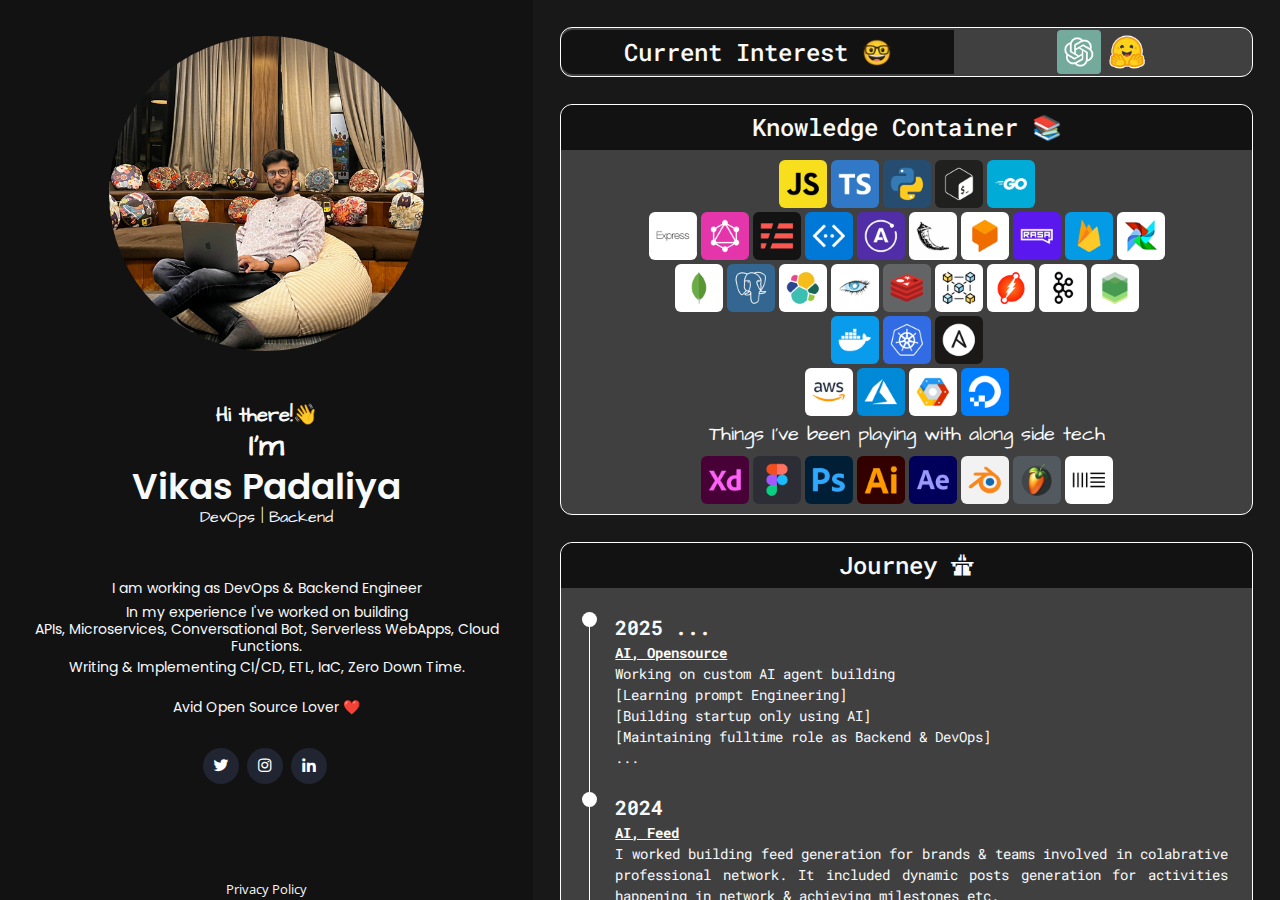
==== commit 7fa2e92f: "remove extensions from redirects" ====
--- a/index.html
+++ b/index.html
@@ -1,861 +1,743 @@
 <!DOCTYPE html>
 <html lang="en">
-    <head>
-        <meta charset="utf-8" />
-        <meta content="width=device-width, initial-scale=1.0" name="viewport" />
-
-        <title>Vikas Padaliya</title>
-        <meta
-            name="google-site-verification"
-            content="baOHmpaGvsqfueZzOCyQHRJVU0tcOq9hrvQE9EifEQY"
-        />
-        <meta
-            name="keyword"
-            content="portfolio, vikas padaliya, vikas, pvkas, pvkas13, vkas, devops, backend, rajkot, india"
-        />
-        <meta
-            name="description"
-            content="Hi, I'm Vikas Padaliya. I am working as DevOps & Backend Engineer. I've experience on building APIs, Microservices, Implementing Zero Down Time, Writing ETL, CI/CD, IaC, Conversational Bot, Serverless WebApps, Cloud Functions and Working with cloud platform like AWS, Azure, GCP along with various DevOps technologies"
-        />
-
-        <!-- Social Media  -->
-        <meta property="og:title" content="Vikas Padaliya" />
-        <meta
-            property="og:image"
-            content="https://www.pvkas.com/img/vkas-preview.jpg"
-        />
-        <meta
-            property="og:description"
-            content="Hi, I'm Vikas Padaliya. I am working as DevOps & Backend Engineer. I've experience on building APIs, Microservices, Implementing Zero Down Time, Writing ETL, CI/CD, IaC, Conversational Bot, Serverless WebApps, Cloud Functions and Working with cloud platform like AWS, Azure, GCP along with various DevOps technologies"
-        />
-        <meta property="og:url" content="https://www.pvkas.com" />
-
-        <!-- Favicons -->
-        <link href="./img/favicon.png" rel="icon" />
-        <link
-            rel="apple-touch-icon"
-            sizes="180x180"
-            href="./img/apple-touch-icon.png"
-        />
-        <link rel="icon" sizes="192x192" href="./img/icon-hd.png" />
-        <link rel="icon" sizes="128x128" href="./img/icon.png" />
-
-        <!-- Google Fonts -->
-        <link
-            href="https://fonts.googleapis.com/css?family=Open+Sans:300,300i,400,400i,600,600i,700,700i|Poppins:300,300i,400,400i,500,500i,600,600i,700,700i"
-            rel="stylesheet"
-        />
-        <link rel="preconnect" href="https://fonts.gstatic.com" />
-        <link
-            href="https://fonts.googleapis.com/css2?family=Architects+Daughter&display=swap"
-            rel="stylesheet"
-        />
-        <link rel="preconnect" href="https://fonts.gstatic.com" />
-        <link
-            href="https://fonts.googleapis.com/css2?family=Roboto+Mono:wght@400;500;700&display=swap"
-            rel="stylesheet"
-        />
-
-        <!-- CDN CSS Files -->
-        <link
-            rel="stylesheet"
-            href="https://maxcdn.bootstrapcdn.com/bootstrap/4.0.0/css/bootstrap.min.css"
-            integrity="sha384-Gn5384xqQ1aoWXA+058RXPxPg6fy4IWvTNh0E263XmFcJlSAwiGgFAW/dAiS6JXm"
-            crossorigin="anonymous"
-        />
-        <link
-            href="https://unpkg.com/boxicons@2.0.7/css/boxicons.min.css"
-            rel="stylesheet"
-        />
-
-        <!-- Main CSS File -->
-        <link href="css/style.css" rel="stylesheet" />
-
-        <!-- Global site tag (gtag.js) - Google Analytics -->
-        <script
-            async
-            src="https://www.googletagmanager.com/gtag/js?id=G-7EEP8YHH7P"
-        ></script>
-        <script>
-            window.dataLayer = window.dataLayer || [];
-            function gtag() {
-                dataLayer.push(arguments);
-            }
-            gtag("js", new Date());
-
-            gtag("config", "G-7EEP8YHH7P");
-        </script>
-    </head>
-
-    <body>
-        <div class="row no-gutters">
-            <!-- ======= Header ======= -->
-            <header id="bio" class="header col-md-5">
-                <div
-                    class="profile d-flex flex-column align-items-center justify-content-sm-around"
-                >
-                    <img
-                        class="profile-picture img-fluid rounded-circle"
-                        src="./img/vkas.jpg"
-                        alt=""
-                    />
-                    <div class="profile-name d-flex flex-column">
-                        <h2 class="text-light">Hi there!👋</h2>
-                        <h2 class="text-light" style="font-size: 32px">I'm</h2>
-                        <h1 class="text-light">Vikas Padaliya</h1>
-                        <h3 class="text-light">DevOps | Backend</h3>
-                    </div>
-                    <div class="profile-information">
-                        <h4 class="text-light px-2 mb-2">
-                            I am working as DevOps & Backend Engineer<br />
-                        </h4>
-                        <h4 class="text-light px-2 mb-1">
-                            In my experience I've worked on building<br />
-                            APIs, Microservices, Conversational Bot, Serverless
-                            WebApps, Cloud Functions.
-                        </h4>
-                        <h4 class="text-light px-2 mb-4">
-                            Writing & Implementing CI/CD, ETL, IaC, Zero Down
-                            Time.
-                        </h4>
-                        <h4 class="text-light">
-                            Avid Open Source Lover ❤️<br />
-                        </h4>
-                    </div>
-                    <div class="profile-links mt-3 text-center">
-                        <a
-                            href="https://twitter.com/pvkas13"
-                            class="twitter"
-                            target="_blank"
-                            ><i class="bx bxl-twitter"></i
-                        ></a>
-                        <a
-                            href="https://www.instagram.com/pvkas13"
-                            class="instagram"
-                            target="_blank"
-                            ><i class="bx bxl-instagram"></i
-                        ></a>
-                        <a
-                            href="https://www.linkedin.com/in/pvkas13"
-                            class="linkedin"
-                            target="_blank"
-                            ><i class="bx bxl-linkedin"></i
-                        ></a>
-                    </div>
-                    <div class="mt-3">
-                        <a href="privacy-policy.html" class="text-light small"
-                            >Privacy Policy</a
-                        >
-                    </div>
-                </div>
-            </header>
-
-            <main id="main" class="col-md-7">
-                <section
-                    id="interests"
-                    class="d-flex flex-row interest-container section-bg"
-                >
-                    <div class="interest-container-title px-2 py-2">
-                        <h2 class="text-light">Current Interest 🤓</h2>
-                    </div>
-                    <div
-                        class="d-flex flex-row interest-container-content justify-content-center px-2"
-                    >
-                        <a
-                            href="https://openai.com/blog/chatgpt"
-                            target="_blank"
-                            title="ChatGPT"
-                        >
-                            <img src="./img/ChatGPT.png" alt="" />
-                        </a>
-                        <a
-                            href="https://huggingface.co/"
-                            target="_blank"
-                            title="Prompt Engineering"
-                        >
-                            <img src="./img/HF.png" alt="" />
-                        </a>
-                    </div>
-                </section>
-
-                <!-- Knowledge Container -->
-                <section
-                    id="skills"
-                    class="knowledge-container section-bg pb-2"
-                >
-                    <div class="knowledge-container-title">
-                        <h2 class="text-light py-2 px-2">
-                            Knowledge Container 📚
-                        </h2>
-                    </div>
-                    <div class="d-flex flex-column knowledge-container-content">
-                        <div
-                            class="d-flex flex-row knowledge-container-content-row"
-                        >
-                            <div class="knowledge-container-item">
-                                <a
-                                    href="https://www.javascript.com/"
-                                    target="_blank"
-                                    title="Javascript"
-                                >
-                                    <img src="./img/JS.png" alt="" />
-                                </a>
-                            </div>
-                            <div class="knowledge-container-item">
-                                <a
-                                    href="https://www.typescriptlang.org/"
-                                    target="_blank"
-                                    title="Typescript"
-                                >
-                                    <img src="./img/TS.png" alt="" />
-                                </a>
-                            </div>
-                            <div class="knowledge-container-item">
-                                <a
-                                    href="hhttps://www.python.org/"
-                                    target="_blank"
-                                    title="Python"
-                                >
-                                    <img src="./img/Python.png" alt="" />
-                                </a>
-                            </div>
-                            <div class="knowledge-container-item">
-                                <a
-                                    href="https://www.shellscript.sh/"
-                                    target="_blank"
-                                    title="Shell"
-                                >
-                                    <img src="./img/Shell.png" alt="" />
-                                </a>
-                            </div>
-                            <div class="knowledge-container-item">
-                                <a
-                                    href="https://golang.org/"
-                                    target="_blank"
-                                    title="Go"
-                                >
-                                    <img src="./img/Go.png" alt="" />
-                                </a>
-                            </div>
-                        </div>
-                        <div
-                            class="d-flex flex-row knowledge-container-content-row"
-                        >
-                            <div class="knowledge-container-item">
-                                <a
-                                    href="https://expressjs.com/"
-                                    target="_blank"
-                                    title="Express"
-                                >
-                                    <img src="./img/Express.png" alt="" />
-                                </a>
-                            </div>
-                            <div class="knowledge-container-item">
-                                <a
-                                    href="https://graphql.org/"
-                                    target="_blank"
-                                    title="Ethereum"
-                                >
-                                    <img src="./img/Graphql.png" alt="" />
-                                </a>
-                            </div>
-                            <div class="knowledge-container-item">
-                                <a
-                                    href="https://www.serverless.com/"
-                                    target="_blank"
-                                    title="Serverless"
-                                >
-                                    <img src="./img/Serverless.png" alt="" />
-                                </a>
-                            </div>
-                            <div class="knowledge-container-item">
-                                <a
-                                    href="https://dev.botframework.com/"
-                                    target="_blank"
-                                    title="Bot Framework"
-                                >
-                                    <img src="./img/BF.png" alt="" />
-                                </a>
-                            </div>
-                            <div class="knowledge-container-item">
-                                <a
-                                    href="https://www.apollographql.com/"
-                                    target="_blank"
-                                    title="Apollo Graphql"
-                                >
-                                    <img src="./img/Apollo.png" alt="" />
-                                </a>
-                            </div>
-                            <div class="knowledge-container-item">
-                                <a
-                                    href="https://flask.palletsprojects.com/en/1.1.x/"
-                                    target="_blank"
-                                    title="Flask"
-                                >
-                                    <img src="./img/Flask.png" alt="" />
-                                </a>
-                            </div>
-                            <div class="knowledge-container-item">
-                                <a
-                                    href="https://cloud.google.com/dialogflow"
-                                    target="_blank"
-                                    title="Dialogflow"
-                                >
-                                    <img src="./img/Dialogflow.png" alt="" />
-                                </a>
-                            </div>
-                            <div class="knowledge-container-item">
-                                <a
-                                    href="https://rasa.com/"
-                                    target="_blank"
-                                    title="Rasa"
-                                >
-                                    <img src="./img/Rasa.png" alt="" />
-                                </a>
-                            </div>
-                            <div class="knowledge-container-item">
-                                <a
-                                    href="https://firebase.google.com/"
-                                    target="_blank"
-                                    title="Firebase"
-                                >
-                                    <img src="./img/Firebase.png" alt="" />
-                                </a>
-                            </div>
-                            <div class="knowledge-container-item">
-                                <a
-                                    href="https://airflow.apache.org/"
-                                    target="_blank"
-                                    title="Airflow"
-                                >
-                                    <img src="./img/Airflow.png" alt="" />
-                                </a>
-                            </div>
-                        </div>
-                        <div
-                            class="d-flex flex-row knowledge-container-content-row"
-                        >
-                            <div class="knowledge-container-item">
-                                <a
-                                    href="https://www.mongodb.com/"
-                                    target="_blank"
-                                    title="Mongodb"
-                                >
-                                    <img src="./img/Mongo.png" alt="" />
-                                </a>
-                            </div>
-                            <div class="knowledge-container-item">
-                                <a
-                                    href="https://www.postgresql.org/"
-                                    target="_blank"
-                                    title="Postgre SQL"
-                                >
-                                    <img src="./img/Postgre.png" alt="" />
-                                </a>
-                            </div>
-                            <div class="knowledge-container-item">
-                                <a
-                                    href="https://www.elastic.co/"
-                                    target="_blank"
-                                    title="Elastic Search"
-                                >
-                                    <img src="./img/Elastic.png" alt="" />
-                                </a>
-                            </div>
-                            <div class="knowledge-container-item">
-                                <a
-                                    href="https://cassandra.apache.org/"
-                                    target="_blank"
-                                    title="Cassandra"
-                                >
-                                    <img src="./img/Cassandra.png" alt="" />
-                                </a>
-                            </div>
-                            <div class="knowledge-container-item">
-                                <a
-                                    href="https://redis.io/"
-                                    target="_blank"
-                                    title="Redis"
-                                >
-                                    <img src="./img/Redis.png" alt="" />
-                                </a>
-                            </div>
-                            <div class="knowledge-container-item">
-                                <a
-                                    href="https://www.investopedia.com/terms/b/blockchain.asp"
-                                    target="_blank"
-                                    title="Blockchain"
-                                >
-                                    <img src="./img/BlockChain.png" alt="" />
-                                </a>
-                            </div>
-                            <div class="knowledge-container-item">
-                                <a
-                                    href="https://dgraph.io"
-                                    target="_blank"
-                                    title="DGraph"
-                                >
-                                    <img src="./img/Dgraph.png" alt="" />
-                                </a>
-                            </div>
-                            <div class="knowledge-container-item">
-                                <a
-                                    href="https://kafka.apache.org"
-                                    target="_blank"
-                                    title="Kafka"
-                                >
-                                    <img src="./img/Kafka.png" alt="" />
-                                </a>
-                            </div>
-                            <div class="knowledge-container-item">
-                                <a
-                                    href="https://github.com/google/leveldb"
-                                    target="_blank"
-                                    title="Level Db"
-                                >
-                                    <img src="./img/Level.png" alt="" />
-                                </a>
-                            </div>
-                        </div>
-                        <div
-                            class="d-flex flex-row knowledge-container-content-row"
-                        >
-                            <div class="knowledge-container-item">
-                                <a
-                                    href="https://www.docker.com/"
-                                    target="_blank"
-                                    title="Docker"
-                                >
-                                    <img src="./img/Docker.png" alt="" />
-                                </a>
-                            </div>
-                            <div class="knowledge-container-item">
-                                <a
-                                    href="https://kubernetes.io/"
-                                    target="_blank"
-                                    title="Kubernetes"
-                                >
-                                    <img src="./img/Kubernetes.png" alt="" />
-                                </a>
-                            </div>
-                            <div class="knowledge-container-item">
-                                <a
-                                    href="https://www.ansible.com/"
-                                    target="_blank"
-                                    title="Ansible"
-                                >
-                                    <img src="./img/Ansible.png" alt="" />
-                                </a>
-                            </div>
-                        </div>
-                        <div
-                            class="d-flex flex-row knowledge-container-content-row"
-                        >
-                            <div class="knowledge-container-item">
-                                <a
-                                    href="https://aws.amazon.com/"
-                                    target="_blank"
-                                    title="AWS"
-                                >
-                                    <img src="./img/AWS.png" alt="" />
-                                </a>
-                            </div>
-                            <div class="knowledge-container-item">
-                                <a
-                                    href="https://azure.microsoft.com/en-in/"
-                                    target="_blank"
-                                    title="Azure"
-                                >
-                                    <img src="./img/Azure.png" alt="" />
-                                </a>
-                            </div>
-                            <div class="knowledge-container-item">
-                                <a
-                                    href="https://cloud.google.com/"
-                                    target="_blank"
-                                    title="Google Cloud"
-                                >
-                                    <img src="./img/GCP.png" alt="" />
-                                </a>
-                            </div>
-                            <div class="knowledge-container-item">
-                                <a
-                                    href="https://www.digitalocean.com/"
-                                    target="_blank"
-                                    title="Digital Ocean"
-                                >
-                                    <img src="./img/DO.png" alt="" />
-                                </a>
-                            </div>
-                        </div>
-                        <div
-                            class="d-flex flex-row knowledge-container-sub-title"
-                        >
-                            <h4 class="text-light">
-                                Things I've been playing with along side tech
-                            </h4>
-                        </div>
-                        <div
-                            class="d-flex flex-row knowledge-container-content-row"
-                        >
-                            <div class="knowledge-container-item">
-                                <a
-                                    href="https://www.adobe.com/in/products/xd.html"
-                                    target="_blank"
-                                    title="Adobe XD"
-                                >
-                                    <img src="./img/XD.png" alt="" />
-                                </a>
-                            </div>
-                            <div class="knowledge-container-item">
-                                <a
-                                    href="https://www.figma.com/"
-                                    target="_blank"
-                                    title="Figma"
-                                >
-                                    <img src="./img/Figma.png" alt="" />
-                                </a>
-                            </div>
-                            <div class="knowledge-container-item">
-                                <a
-                                    href="https://www.adobe.com/in/products/photoshop.html"
-                                    target="_blank"
-                                    title="Photoshop"
-                                >
-                                    <img src="./img/PS.png" alt="" />
-                                </a>
-                            </div>
-                            <div class="knowledge-container-item">
-                                <a
-                                    href="https://www.adobe.com/in/products/illustrator.html"
-                                    target="_blank"
-                                    title="Illustrator"
-                                >
-                                    <img src="./img/AI.png" alt="" />
-                                </a>
-                            </div>
-                            <div class="knowledge-container-item">
-                                <a
-                                    href="https://www.adobe.com/in/products/aftereffects.html"
-                                    target="_blank"
-                                    title="After Effects"
-                                >
-                                    <img src="./img/AE.png" alt="" />
-                                </a>
-                            </div>
-                            <div class="knowledge-container-item">
-                                <a
-                                    href="https://www.blender.org/"
-                                    target="_blank"
-                                    title="Blender"
-                                >
-                                    <img src="./img/Blender.png" alt="" />
-                                </a>
-                            </div>
-                            <div class="knowledge-container-item">
-                                <a
-                                    href="https://www.image-line.com/"
-                                    target="_blank"
-                                    title="FL Studio"
-                                >
-                                    <img src="./img/FL.png" alt="" />
-                                </a>
-                            </div>
-                            <div class="knowledge-container-item">
-                                <a
-                                    href="https://www.ableton.com/en/"
-                                    target="_blank"
-                                    title="Ableton Live"
-                                >
-                                    <img src="./img/Ableton.png" alt="" />
-                                </a>
-                            </div>
-                        </div>
-                    </div>
-                </section>
-
-                <!-- Journey Timeline -->
-                <section id="journey" class="timeline-container section-bg">
-                    <div class="timeline-container-title">
-                        <h2 class="text-light py-2 px-2">Journey 🛣</h2>
-                    </div>
-                    <div
-                        class="d-flex flex-row timeline-container-content my-4 ml-2 mr-4"
-                    >
-                        <div class="timeline">
-                            <ul class="sessions">
-                                <li class="session">
-                                    <div class="time text-light">2025 ...</div>
-                                    <p class="text-light">
-                                        <b><u> AI, Opensource</u></b
-                                        ><br />
-                                        Working on custom AI agent building<br />
-                                        [Learning prompt Engineering]<br />
-                                        [Building startup only using AI]<br />
-                                        [Maintaining fulltime role as Backend &
-                                        DevOps]<br />
-                                        ...
-                                    </p>
-                                </li>
-                                <li class="session">
-                                    <div class="time text-light">2024</div>
-                                    <p class="text-light">
-                                        <b><u> AI, Feed</u></b
-                                        ><br />
-                                        I worked building feed generation for
-                                        brands & teams involved in colabrative
-                                        professional network. It included
-                                        dynamic posts generation for activities
-                                        happening in network & achieving
-                                        milestones etc.<br />
-                                        Moderator system to manage activity in
-                                        complex network professional building
-                                        product.<br />
-                                        Played with different types of AI
-                                        Opensource models and its usecases.<br />
-                                        Different architectures to build custom
-                                        AI models integrated with data lake<br />
-                                    </p>
-                                </li>
-                                <li class="session">
-                                    <div class="time text-light">2023</div>
-                                    <p class="text-light">
-                                        <b><u> AI, Search Engine</u></b
-                                        ><br />
-                                        Working professionally to build search
-                                        engine for colabrative professional
-                                        network. My resposibilities involved
-                                        building data pipelines for data
-                                        aggregation, indexing, generating custom
-                                        queries for text searches and
-                                        implementing of ranking system in search
-                                        engine. I also spend time learning and
-                                        experimenting with opensource AI models
-                                        for use-cases like text summarization &
-                                        QnA.
-                                    </p>
-                                </li>
-                                <li class="session">
-                                    <div class="time text-light">2022</div>
-                                    <p class="text-light">
-                                        <b><u> AI, Web3</u></b
-                                        ><br />
-                                        Working closely with startups around AI
-                                        and Collaboration Network. Using my
-                                        existing knwoledge in AI & NLP, I helped
-                                        developing and integrating end-to-end
-                                        service which predicts emotion from
-                                        voice. As one of early user and beta
-                                        tester of GPT-OpenAI (Since 2020). I
-                                        spent lot of time playing around
-                                        experimenting with AI techonologies.
-                                        Meanwhile I also contributed to startup
-                                        building an emerging peer to peer
-                                        professional network as Backend & DevOps
-                                        engineer. From trying to build bridge
-                                        between web2 and web3 for next-gen
-                                        application I pivoted towards AI
-                                        applications.
-                                    </p>
-                                </li>
-                                <li class="session">
-                                    <div class="time text-light">2021</div>
-                                    <p class="text-light">
-                                        <b
-                                            ><u>
-                                                BlockChain, Graph Databases,
-                                                Zero Downtime, Event Driven
-                                                Microservice</u
-                                            ></b
-                                        ><br />
-                                        Getting chance to work on growing
-                                        startups with their massive user growth.
-                                        Scale & Stability becomes primary
-                                        requirement of startup during this
-                                        stage. I got to work on implementing
-                                        zero down time using methods like
-                                        blue-green and also allowing to test
-                                        with canary builds. One of my core
-                                        resposibility was to develop and migrate
-                                        to Event driven Microservices while
-                                        leading some features like building
-                                        recommendation engine service using
-                                        graph databases. As Tech World was
-                                        already shifting towards new
-                                        technologies like blockchain and crypto.
-                                        I spent decent amount of time learning
-                                        and experimenting it.
-                                    </p>
-                                </li>
-                                <li class="session">
-                                    <div class="time text-light">2020</div>
-                                    <p class="text-light">
-                                        <b
-                                            ><u
-                                                >Python, Elastic Search,
-                                                Ansible, Kubernetes</u
-                                            ></b
-                                        ><br />
-                                        Working in service based startup I got
-                                        opportunity to work with different
-                                        startups and people around the world.
-                                        since every idea has its own tech
-                                        requirements. I have worked in different
-                                        languages. Building architecture like
-                                        master-slave for workload distribution,
-                                        writing ETL, APIs, cache systems, NLP
-                                        bots. While taking care of all DevOps
-                                        resposibilities and developing solid
-                                        knowledge on IaC and kubernetes.
-                                    </p>
-                                </li>
-                                <li class="session">
-                                    <div class="time text-light">2019</div>
-                                    <p class="text-light">
-                                        <b
-                                            ><u
-                                                >Nodejs, MongoDB, Docker, Azure
-                                            </u></b
-                                        ><br />
-                                        While working as intern in DevOps. I was
-                                        also one of core backend developer in
-                                        MEAN & MERN stack projects. Writing and
-                                        integrating APIs, web scraping and
-                                        scripts. Started building strong
-                                        knowledge around containerization
-                                        meanwhile getting my hands on AWS and
-                                        Azure. Thus, I started my journey tech
-                                        journey.
-                                    </p>
-                                </li>
-                                <li class="session">
-                                    <div class="time text-light">2018</div>
-                                    <p class="text-light">
-                                        <b
-                                            ><u>
-                                                Linux, Administration, Cloud,
-                                                AWS</u
-                                            ></b
-                                        ><br />
-                                        As Industry was shifting towards cloud
-                                        computing. I used knowledge I had on
-                                        networking and jumped into cloud
-                                        computing. I started with taking courses
-                                        on AWS. Which helped me learn
-                                        Administration and UNIX eventually made
-                                        me play around linux. This was the time
-                                        I actually started loving opensource and
-                                        its community. Finally I decided to join
-                                        company as DevOps intern.
-                                    </p>
-                                </li>
-                                <li class="session">
-                                    <div class="time text-light">2017</div>
-                                    <p class="text-light">
-                                        <b><u> Figma, XD, Networking</u></b>
-                                        <br />
-                                        While working part time as designer I
-                                        shifted my to work towards UI/UX. As I
-                                        was working closely with industry while
-                                        studying. I found one interesting domain
-                                        which was networking. So, I took few
-                                        courses of CISCO and VMWARE. where I
-                                        learn how configure and manage network
-                                        and bare metal virtual machines,
-                                        switches, routers, firewalls.
-                                    </p>
-                                </li>
-                                <li class="session">
-                                    <div class="time text-light">2016</div>
-                                    <p class="text-light">
-                                        <b
-                                            ><u>
-                                                Java, Android, Illustrator,
-                                                Premier</u
-                                            ></b
-                                        >
-                                        <br />
-                                        As a part of academics. I leaned Java
-                                        and Android. on personal interest I
-                                        contributed to couple of mobile
-                                        applications. To create assets for
-                                        mobile app I had to spend lot of time
-                                        creating icons, screns, animation using
-                                        Illustrator. Meanwhile I also helped
-                                        creating posters, teaser and brochure
-                                        for college. I was also working as part
-                                        time designer in a startup.
-                                    </p>
-                                </li>
-                                <li class="session">
-                                    <div class="time text-light">2015</div>
-                                    <p class="text-light">
-                                        <b><u> C++ Shell</u></b
-                                        ><br />
-                                        After spending lot of time working with
-                                        all these different tools and programs.
-                                        It developed my interest into computers.
-                                        I chose it as my career path. The very
-                                        first things I got to learn was language
-                                        like C, C++ and basic shell scripting
-                                        along with all software engineering
-                                        knowledge.
-                                    </p>
-                                </li>
-                                <li class="session">
-                                    <div class="time text-light">2013-2014</div>
-                                    <p class="text-light">
-                                        <b
-                                            ><u>
-                                                Blender, FL Studio, Ableton
-                                                Live</u
-                                            ></b
-                                        ><br />
-                                        While playing with 2D animation and VFX.
-                                        It eventually led me to work around 3D
-                                        animation and asset building. Since
-                                        every short clip needs audio track which
-                                        again drove me towards generating some
-                                        music. I used tools like FL studio and
-                                        Ableton Live to create samples and music
-                                        tracks.
-                                    </p>
-                                </li>
-                                <li class="session">
-                                    <div class="time text-light">2012</div>
-                                    <p class="text-light">
-                                        <b><u> Photoshop, After Effect</u></b
-                                        ><br />
-                                        Having interest in drawing, I got my
-                                        hands creating digital arts. Started
-                                        photoshop with basic editing to making
-                                        some short films and animation in after
-                                        effects. I still feel the same
-                                        excitement about VFX industry.
-                                    </p>
-                                </li>
-                            </ul>
-                        </div>
-                    </div>
-                </section>
-            </main>
+  <head>
+    <meta charset="utf-8" />
+    <meta content="width=device-width, initial-scale=1.0" name="viewport" />
+
+    <title>Vikas Padaliya</title>
+    <meta
+      name="google-site-verification"
+      content="baOHmpaGvsqfueZzOCyQHRJVU0tcOq9hrvQE9EifEQY"
+    />
+    <meta
+      name="keyword"
+      content="portfolio, vikas padaliya, vikas, pvkas, pvkas13, vkas, devops, backend, rajkot, india"
+    />
+    <meta
+      name="description"
+      content="Hi, I'm Vikas Padaliya. I am working as DevOps & Backend Engineer. I've experience on building APIs, Microservices, Implementing Zero Down Time, Writing ETL, CI/CD, IaC, Conversational Bot, Serverless WebApps, Cloud Functions and Working with cloud platform like AWS, Azure, GCP along with various DevOps technologies"
+    />
+
+    <!-- Social Media  -->
+    <meta property="og:title" content="Vikas Padaliya" />
+    <meta
+      property="og:image"
+      content="https://www.pvkas.com/img/vkas-preview.jpg"
+    />
+    <meta
+      property="og:description"
+      content="Hi, I'm Vikas Padaliya. I am working as DevOps & Backend Engineer. I've experience on building APIs, Microservices, Implementing Zero Down Time, Writing ETL, CI/CD, IaC, Conversational Bot, Serverless WebApps, Cloud Functions and Working with cloud platform like AWS, Azure, GCP along with various DevOps technologies"
+    />
+    <meta property="og:url" content="https://www.pvkas.com" />
+
+    <!-- Favicons -->
+    <link href="./img/favicon.png" rel="icon" />
+    <link
+      rel="apple-touch-icon"
+      sizes="180x180"
+      href="./img/apple-touch-icon.png"
+    />
+    <link rel="icon" sizes="192x192" href="./img/icon-hd.png" />
+    <link rel="icon" sizes="128x128" href="./img/icon.png" />
+
+    <!-- Google Fonts -->
+    <link
+      href="https://fonts.googleapis.com/css?family=Open+Sans:300,300i,400,400i,600,600i,700,700i|Poppins:300,300i,400,400i,500,500i,600,600i,700,700i"
+      rel="stylesheet"
+    />
+    <link rel="preconnect" href="https://fonts.gstatic.com" />
+    <link
+      href="https://fonts.googleapis.com/css2?family=Architects+Daughter&display=swap"
+      rel="stylesheet"
+    />
+    <link rel="preconnect" href="https://fonts.gstatic.com" />
+    <link
+      href="https://fonts.googleapis.com/css2?family=Roboto+Mono:wght@400;500;700&display=swap"
+      rel="stylesheet"
+    />
+
+    <!-- CDN CSS Files -->
+    <link
+      rel="stylesheet"
+      href="https://maxcdn.bootstrapcdn.com/bootstrap/4.0.0/css/bootstrap.min.css"
+      integrity="sha384-Gn5384xqQ1aoWXA+058RXPxPg6fy4IWvTNh0E263XmFcJlSAwiGgFAW/dAiS6JXm"
+      crossorigin="anonymous"
+    />
+    <link
+      href="https://unpkg.com/boxicons@2.0.7/css/boxicons.min.css"
+      rel="stylesheet"
+    />
+
+    <!-- Main CSS File -->
+    <link href="css/style.css" rel="stylesheet" />
+
+    <!-- Global site tag (gtag.js) - Google Analytics -->
+    <script
+      async
+      src="https://www.googletagmanager.com/gtag/js?id=G-7EEP8YHH7P"
+    ></script>
+    <script>
+      window.dataLayer = window.dataLayer || [];
+      function gtag() {
+        dataLayer.push(arguments);
+      }
+      gtag("js", new Date());
+
+      gtag("config", "G-7EEP8YHH7P");
+    </script>
+  </head>
+
+  <body>
+    <div class="row no-gutters">
+      <!-- ======= Header ======= -->
+      <header id="bio" class="header col-md-5">
+        <div
+          class="profile d-flex flex-column align-items-center justify-content-sm-around"
+        >
+          <img
+            class="profile-picture img-fluid rounded-circle"
+            src="./img/vkas.jpg"
+            alt=""
+          />
+          <div class="profile-name d-flex flex-column">
+            <h2 class="text-light">Hi there!👋</h2>
+            <h2 class="text-light" style="font-size: 32px">I'm</h2>
+            <h1 class="text-light">Vikas Padaliya</h1>
+            <h3 class="text-light">DevOps | Backend</h3>
+          </div>
+          <div class="profile-information">
+            <h4 class="text-light px-2 mb-2">
+              I am working as DevOps & Backend Engineer<br />
+            </h4>
+            <h4 class="text-light px-2 mb-1">
+              In my experience I've worked on building<br />
+              APIs, Microservices, Conversational Bot, Serverless WebApps, Cloud
+              Functions.
+            </h4>
+            <h4 class="text-light px-2 mb-4">
+              Writing & Implementing CI/CD, ETL, IaC, Zero Down Time.
+            </h4>
+            <h4 class="text-light">Avid Open Source Lover ❤️<br /></h4>
+          </div>
+          <div class="profile-links mt-3 text-center">
+            <a
+              href="https://twitter.com/pvkas13"
+              class="twitter"
+              target="_blank"
+              ><i class="bx bxl-twitter"></i
+            ></a>
+            <a
+              href="https://www.instagram.com/pvkas13"
+              class="instagram"
+              target="_blank"
+              ><i class="bx bxl-instagram"></i
+            ></a>
+            <a
+              href="https://www.linkedin.com/in/pvkas13"
+              class="linkedin"
+              target="_blank"
+              ><i class="bx bxl-linkedin"></i
+            ></a>
+          </div>
+          <div class="mt-3">
+            <a href="privacy-policy" class="text-light small">Privacy Policy</a>
+          </div>
         </div>
-
-        <!-- Vendor JS Files -->
-        <script
-            src="https://code.jquery.com/jquery-3.2.1.slim.min.js"
-            integrity="sha384-KJ3o2DKtIkvYIK3UENzmM7KCkRr/rE9/Qpg6aAZGJwFDMVNA/GpGFF93hXpG5KkN"
-            crossorigin="anonymous"
-        ></script>
-        <script
-            src="https://cdnjs.cloudflare.com/ajax/libs/popper.js/1.12.9/umd/popper.min.js"
-            integrity="sha384-ApNbgh9B+Y1QKtv3Rn7W3mgPxhU9K/ScQsAP7hUibX39j7fakFPskvXusvfa0b4Q"
-            crossorigin="anonymous"
-        ></script>
-        <script
-            src="https://maxcdn.bootstrapcdn.com/bootstrap/4.0.0/js/bootstrap.min.js"
-            integrity="sha384-JZR6Spejh4U02d8jOt6vLEHfe/JQGiRRSQQxSfFWpi1MquVdAyjUar5+76PVCmYl"
-            crossorigin="anonymous"
-        ></script>
-    </body>
+      </header>
+
+      <main id="main" class="col-md-7">
+        <section
+          id="interests"
+          class="d-flex flex-row interest-container section-bg"
+        >
+          <div class="interest-container-title px-2 py-2">
+            <h2 class="text-light">Current Interest 🤓</h2>
+          </div>
+          <div
+            class="d-flex flex-row interest-container-content justify-content-center px-2"
+          >
+            <a
+              href="https://openai.com/blog/chatgpt"
+              target="_blank"
+              title="ChatGPT"
+            >
+              <img src="./img/ChatGPT.png" alt="" />
+            </a>
+            <a
+              href="https://huggingface.co/"
+              target="_blank"
+              title="Prompt Engineering"
+            >
+              <img src="./img/HF.png" alt="" />
+            </a>
+          </div>
+        </section>
+
+        <!-- Knowledge Container -->
+        <section id="skills" class="knowledge-container section-bg pb-2">
+          <div class="knowledge-container-title">
+            <h2 class="text-light py-2 px-2">Knowledge Container 📚</h2>
+          </div>
+          <div class="d-flex flex-column knowledge-container-content">
+            <div class="d-flex flex-row knowledge-container-content-row">
+              <div class="knowledge-container-item">
+                <a
+                  href="https://www.javascript.com/"
+                  target="_blank"
+                  title="Javascript"
+                >
+                  <img src="./img/JS.png" alt="" />
+                </a>
+              </div>
+              <div class="knowledge-container-item">
+                <a
+                  href="https://www.typescriptlang.org/"
+                  target="_blank"
+                  title="Typescript"
+                >
+                  <img src="./img/TS.png" alt="" />
+                </a>
+              </div>
+              <div class="knowledge-container-item">
+                <a
+                  href="hhttps://www.python.org/"
+                  target="_blank"
+                  title="Python"
+                >
+                  <img src="./img/Python.png" alt="" />
+                </a>
+              </div>
+              <div class="knowledge-container-item">
+                <a
+                  href="https://www.shellscript.sh/"
+                  target="_blank"
+                  title="Shell"
+                >
+                  <img src="./img/Shell.png" alt="" />
+                </a>
+              </div>
+              <div class="knowledge-container-item">
+                <a href="https://golang.org/" target="_blank" title="Go">
+                  <img src="./img/Go.png" alt="" />
+                </a>
+              </div>
+            </div>
+            <div class="d-flex flex-row knowledge-container-content-row">
+              <div class="knowledge-container-item">
+                <a
+                  href="https://expressjs.com/"
+                  target="_blank"
+                  title="Express"
+                >
+                  <img src="./img/Express.png" alt="" />
+                </a>
+              </div>
+              <div class="knowledge-container-item">
+                <a href="https://graphql.org/" target="_blank" title="Ethereum">
+                  <img src="./img/Graphql.png" alt="" />
+                </a>
+              </div>
+              <div class="knowledge-container-item">
+                <a
+                  href="https://www.serverless.com/"
+                  target="_blank"
+                  title="Serverless"
+                >
+                  <img src="./img/Serverless.png" alt="" />
+                </a>
+              </div>
+              <div class="knowledge-container-item">
+                <a
+                  href="https://dev.botframework.com/"
+                  target="_blank"
+                  title="Bot Framework"
+                >
+                  <img src="./img/BF.png" alt="" />
+                </a>
+              </div>
+              <div class="knowledge-container-item">
+                <a
+                  href="https://www.apollographql.com/"
+                  target="_blank"
+                  title="Apollo Graphql"
+                >
+                  <img src="./img/Apollo.png" alt="" />
+                </a>
+              </div>
+              <div class="knowledge-container-item">
+                <a
+                  href="https://flask.palletsprojects.com/en/1.1.x/"
+                  target="_blank"
+                  title="Flask"
+                >
+                  <img src="./img/Flask.png" alt="" />
+                </a>
+              </div>
+              <div class="knowledge-container-item">
+                <a
+                  href="https://cloud.google.com/dialogflow"
+                  target="_blank"
+                  title="Dialogflow"
+                >
+                  <img src="./img/Dialogflow.png" alt="" />
+                </a>
+              </div>
+              <div class="knowledge-container-item">
+                <a href="https://rasa.com/" target="_blank" title="Rasa">
+                  <img src="./img/Rasa.png" alt="" />
+                </a>
+              </div>
+              <div class="knowledge-container-item">
+                <a
+                  href="https://firebase.google.com/"
+                  target="_blank"
+                  title="Firebase"
+                >
+                  <img src="./img/Firebase.png" alt="" />
+                </a>
+              </div>
+              <div class="knowledge-container-item">
+                <a
+                  href="https://airflow.apache.org/"
+                  target="_blank"
+                  title="Airflow"
+                >
+                  <img src="./img/Airflow.png" alt="" />
+                </a>
+              </div>
+            </div>
+            <div class="d-flex flex-row knowledge-container-content-row">
+              <div class="knowledge-container-item">
+                <a
+                  href="https://www.mongodb.com/"
+                  target="_blank"
+                  title="Mongodb"
+                >
+                  <img src="./img/Mongo.png" alt="" />
+                </a>
+              </div>
+              <div class="knowledge-container-item">
+                <a
+                  href="https://www.postgresql.org/"
+                  target="_blank"
+                  title="Postgre SQL"
+                >
+                  <img src="./img/Postgre.png" alt="" />
+                </a>
+              </div>
+              <div class="knowledge-container-item">
+                <a
+                  href="https://www.elastic.co/"
+                  target="_blank"
+                  title="Elastic Search"
+                >
+                  <img src="./img/Elastic.png" alt="" />
+                </a>
+              </div>
+              <div class="knowledge-container-item">
+                <a
+                  href="https://cassandra.apache.org/"
+                  target="_blank"
+                  title="Cassandra"
+                >
+                  <img src="./img/Cassandra.png" alt="" />
+                </a>
+              </div>
+              <div class="knowledge-container-item">
+                <a href="https://redis.io/" target="_blank" title="Redis">
+                  <img src="./img/Redis.png" alt="" />
+                </a>
+              </div>
+              <div class="knowledge-container-item">
+                <a
+                  href="https://www.investopedia.com/terms/b/blockchain.asp"
+                  target="_blank"
+                  title="Blockchain"
+                >
+                  <img src="./img/BlockChain.png" alt="" />
+                </a>
+              </div>
+              <div class="knowledge-container-item">
+                <a href="https://dgraph.io" target="_blank" title="DGraph">
+                  <img src="./img/Dgraph.png" alt="" />
+                </a>
+              </div>
+              <div class="knowledge-container-item">
+                <a
+                  href="https://kafka.apache.org"
+                  target="_blank"
+                  title="Kafka"
+                >
+                  <img src="./img/Kafka.png" alt="" />
+                </a>
+              </div>
+              <div class="knowledge-container-item">
+                <a
+                  href="https://github.com/google/leveldb"
+                  target="_blank"
+                  title="Level Db"
+                >
+                  <img src="./img/Level.png" alt="" />
+                </a>
+              </div>
+            </div>
+            <div class="d-flex flex-row knowledge-container-content-row">
+              <div class="knowledge-container-item">
+                <a
+                  href="https://www.docker.com/"
+                  target="_blank"
+                  title="Docker"
+                >
+                  <img src="./img/Docker.png" alt="" />
+                </a>
+              </div>
+              <div class="knowledge-container-item">
+                <a
+                  href="https://kubernetes.io/"
+                  target="_blank"
+                  title="Kubernetes"
+                >
+                  <img src="./img/Kubernetes.png" alt="" />
+                </a>
+              </div>
+              <div class="knowledge-container-item">
+                <a
+                  href="https://www.ansible.com/"
+                  target="_blank"
+                  title="Ansible"
+                >
+                  <img src="./img/Ansible.png" alt="" />
+                </a>
+              </div>
+            </div>
+            <div class="d-flex flex-row knowledge-container-content-row">
+              <div class="knowledge-container-item">
+                <a href="https://aws.amazon.com/" target="_blank" title="AWS">
+                  <img src="./img/AWS.png" alt="" />
+                </a>
+              </div>
+              <div class="knowledge-container-item">
+                <a
+                  href="https://azure.microsoft.com/en-in/"
+                  target="_blank"
+                  title="Azure"
+                >
+                  <img src="./img/Azure.png" alt="" />
+                </a>
+              </div>
+              <div class="knowledge-container-item">
+                <a
+                  href="https://cloud.google.com/"
+                  target="_blank"
+                  title="Google Cloud"
+                >
+                  <img src="./img/GCP.png" alt="" />
+                </a>
+              </div>
+              <div class="knowledge-container-item">
+                <a
+                  href="https://www.digitalocean.com/"
+                  target="_blank"
+                  title="Digital Ocean"
+                >
+                  <img src="./img/DO.png" alt="" />
+                </a>
+              </div>
+            </div>
+            <div class="d-flex flex-row knowledge-container-sub-title">
+              <h4 class="text-light">
+                Things I've been playing with along side tech
+              </h4>
+            </div>
+            <div class="d-flex flex-row knowledge-container-content-row">
+              <div class="knowledge-container-item">
+                <a
+                  href="https://www.adobe.com/in/products/xd.html"
+                  target="_blank"
+                  title="Adobe XD"
+                >
+                  <img src="./img/XD.png" alt="" />
+                </a>
+              </div>
+              <div class="knowledge-container-item">
+                <a href="https://www.figma.com/" target="_blank" title="Figma">
+                  <img src="./img/Figma.png" alt="" />
+                </a>
+              </div>
+              <div class="knowledge-container-item">
+                <a
+                  href="https://www.adobe.com/in/products/photoshop.html"
+                  target="_blank"
+                  title="Photoshop"
+                >
+                  <img src="./img/PS.png" alt="" />
+                </a>
+              </div>
+              <div class="knowledge-container-item">
+                <a
+                  href="https://www.adobe.com/in/products/illustrator.html"
+                  target="_blank"
+                  title="Illustrator"
+                >
+                  <img src="./img/AI.png" alt="" />
+                </a>
+              </div>
+              <div class="knowledge-container-item">
+                <a
+                  href="https://www.adobe.com/in/products/aftereffects.html"
+                  target="_blank"
+                  title="After Effects"
+                >
+                  <img src="./img/AE.png" alt="" />
+                </a>
+              </div>
+              <div class="knowledge-container-item">
+                <a
+                  href="https://www.blender.org/"
+                  target="_blank"
+                  title="Blender"
+                >
+                  <img src="./img/Blender.png" alt="" />
+                </a>
+              </div>
+              <div class="knowledge-container-item">
+                <a
+                  href="https://www.image-line.com/"
+                  target="_blank"
+                  title="FL Studio"
+                >
+                  <img src="./img/FL.png" alt="" />
+                </a>
+              </div>
+              <div class="knowledge-container-item">
+                <a
+                  href="https://www.ableton.com/en/"
+                  target="_blank"
+                  title="Ableton Live"
+                >
+                  <img src="./img/Ableton.png" alt="" />
+                </a>
+              </div>
+            </div>
+          </div>
+        </section>
+
+        <!-- Journey Timeline -->
+        <section id="journey" class="timeline-container section-bg">
+          <div class="timeline-container-title">
+            <h2 class="text-light py-2 px-2">Journey 🛣</h2>
+          </div>
+          <div
+            class="d-flex flex-row timeline-container-content my-4 ml-2 mr-4"
+          >
+            <div class="timeline">
+              <ul class="sessions">
+                <li class="session">
+                  <div class="time text-light">2025 ...</div>
+                  <p class="text-light">
+                    <b><u> AI, Opensource</u></b
+                    ><br />
+                    Working on custom AI agent building<br />
+                    [Learning prompt Engineering]<br />
+                    [Building startup only using AI]<br />
+                    [Maintaining fulltime role as Backend & DevOps]<br />
+                    ...
+                  </p>
+                </li>
+                <li class="session">
+                  <div class="time text-light">2024</div>
+                  <p class="text-light">
+                    <b><u> AI, Feed</u></b
+                    ><br />
+                    I worked building feed generation for brands & teams
+                    involved in colabrative professional network. It included
+                    dynamic posts generation for activities happening in network
+                    & achieving milestones etc.<br />
+                    Moderator system to manage activity in complex network
+                    professional building product.<br />
+                    Played with different types of AI Opensource models and its
+                    usecases.<br />
+                    Different architectures to build custom AI models integrated
+                    with data lake<br />
+                  </p>
+                </li>
+                <li class="session">
+                  <div class="time text-light">2023</div>
+                  <p class="text-light">
+                    <b><u> AI, Search Engine</u></b
+                    ><br />
+                    Working professionally to build search engine for
+                    colabrative professional network. My resposibilities
+                    involved building data pipelines for data aggregation,
+                    indexing, generating custom queries for text searches and
+                    implementing of ranking system in search engine. I also
+                    spend time learning and experimenting with opensource AI
+                    models for use-cases like text summarization & QnA.
+                  </p>
+                </li>
+                <li class="session">
+                  <div class="time text-light">2022</div>
+                  <p class="text-light">
+                    <b><u> AI, Web3</u></b
+                    ><br />
+                    Working closely with startups around AI and Collaboration
+                    Network. Using my existing knwoledge in AI & NLP, I helped
+                    developing and integrating end-to-end service which predicts
+                    emotion from voice. As one of early user and beta tester of
+                    GPT-OpenAI (Since 2020). I spent lot of time playing around
+                    experimenting with AI techonologies. Meanwhile I also
+                    contributed to startup building an emerging peer to peer
+                    professional network as Backend & DevOps engineer. From
+                    trying to build bridge between web2 and web3 for next-gen
+                    application I pivoted towards AI applications.
+                  </p>
+                </li>
+                <li class="session">
+                  <div class="time text-light">2021</div>
+                  <p class="text-light">
+                    <b
+                      ><u>
+                        BlockChain, Graph Databases, Zero Downtime, Event Driven
+                        Microservice</u
+                      ></b
+                    ><br />
+                    Getting chance to work on growing startups with their
+                    massive user growth. Scale & Stability becomes primary
+                    requirement of startup during this stage. I got to work on
+                    implementing zero down time using methods like blue-green
+                    and also allowing to test with canary builds. One of my core
+                    resposibility was to develop and migrate to Event driven
+                    Microservices while leading some features like building
+                    recommendation engine service using graph databases. As Tech
+                    World was already shifting towards new technologies like
+                    blockchain and crypto. I spent decent amount of time
+                    learning and experimenting it.
+                  </p>
+                </li>
+                <li class="session">
+                  <div class="time text-light">2020</div>
+                  <p class="text-light">
+                    <b><u>Python, Elastic Search, Ansible, Kubernetes</u></b
+                    ><br />
+                    Working in service based startup I got opportunity to work
+                    with different startups and people around the world. since
+                    every idea has its own tech requirements. I have worked in
+                    different languages. Building architecture like master-slave
+                    for workload distribution, writing ETL, APIs, cache systems,
+                    NLP bots. While taking care of all DevOps resposibilities
+                    and developing solid knowledge on IaC and kubernetes.
+                  </p>
+                </li>
+                <li class="session">
+                  <div class="time text-light">2019</div>
+                  <p class="text-light">
+                    <b><u>Nodejs, MongoDB, Docker, Azure </u></b><br />
+                    While working as intern in DevOps. I was also one of core
+                    backend developer in MEAN & MERN stack projects. Writing and
+                    integrating APIs, web scraping and scripts. Started building
+                    strong knowledge around containerization meanwhile getting
+                    my hands on AWS and Azure. Thus, I started my journey tech
+                    journey.
+                  </p>
+                </li>
+                <li class="session">
+                  <div class="time text-light">2018</div>
+                  <p class="text-light">
+                    <b><u> Linux, Administration, Cloud, AWS</u></b
+                    ><br />
+                    As Industry was shifting towards cloud computing. I used
+                    knowledge I had on networking and jumped into cloud
+                    computing. I started with taking courses on AWS. Which
+                    helped me learn Administration and UNIX eventually made me
+                    play around linux. This was the time I actually started
+                    loving opensource and its community. Finally I decided to
+                    join company as DevOps intern.
+                  </p>
+                </li>
+                <li class="session">
+                  <div class="time text-light">2017</div>
+                  <p class="text-light">
+                    <b><u> Figma, XD, Networking</u></b>
+                    <br />
+                    While working part time as designer I shifted my to work
+                    towards UI/UX. As I was working closely with industry while
+                    studying. I found one interesting domain which was
+                    networking. So, I took few courses of CISCO and VMWARE.
+                    where I learn how configure and manage network and bare
+                    metal virtual machines, switches, routers, firewalls.
+                  </p>
+                </li>
+                <li class="session">
+                  <div class="time text-light">2016</div>
+                  <p class="text-light">
+                    <b><u> Java, Android, Illustrator, Premier</u></b>
+                    <br />
+                    As a part of academics. I leaned Java and Android. on
+                    personal interest I contributed to couple of mobile
+                    applications. To create assets for mobile app I had to spend
+                    lot of time creating icons, screns, animation using
+                    Illustrator. Meanwhile I also helped creating posters,
+                    teaser and brochure for college. I was also working as part
+                    time designer in a startup.
+                  </p>
+                </li>
+                <li class="session">
+                  <div class="time text-light">2015</div>
+                  <p class="text-light">
+                    <b><u> C++ Shell</u></b
+                    ><br />
+                    After spending lot of time working with all these different
+                    tools and programs. It developed my interest into computers.
+                    I chose it as my career path. The very first things I got to
+                    learn was language like C, C++ and basic shell scripting
+                    along with all software engineering knowledge.
+                  </p>
+                </li>
+                <li class="session">
+                  <div class="time text-light">2013-2014</div>
+                  <p class="text-light">
+                    <b><u> Blender, FL Studio, Ableton Live</u></b
+                    ><br />
+                    While playing with 2D animation and VFX. It eventually led
+                    me to work around 3D animation and asset building. Since
+                    every short clip needs audio track which again drove me
+                    towards generating some music. I used tools like FL studio
+                    and Ableton Live to create samples and music tracks.
+                  </p>
+                </li>
+                <li class="session">
+                  <div class="time text-light">2012</div>
+                  <p class="text-light">
+                    <b><u> Photoshop, After Effect</u></b
+                    ><br />
+                    Having interest in drawing, I got my hands creating digital
+                    arts. Started photoshop with basic editing to making some
+                    short films and animation in after effects. I still feel the
+                    same excitement about VFX industry.
+                  </p>
+                </li>
+              </ul>
+            </div>
+          </div>
+        </section>
+      </main>
+    </div>
+
+    <!-- Vendor JS Files -->
+    <script
+      src="https://code.jquery.com/jquery-3.2.1.slim.min.js"
+      integrity="sha384-KJ3o2DKtIkvYIK3UENzmM7KCkRr/rE9/Qpg6aAZGJwFDMVNA/GpGFF93hXpG5KkN"
+      crossorigin="anonymous"
+    ></script>
+    <script
+      src="https://cdnjs.cloudflare.com/ajax/libs/popper.js/1.12.9/umd/popper.min.js"
+      integrity="sha384-ApNbgh9B+Y1QKtv3Rn7W3mgPxhU9K/ScQsAP7hUibX39j7fakFPskvXusvfa0b4Q"
+      crossorigin="anonymous"
+    ></script>
+    <script
+      src="https://maxcdn.bootstrapcdn.com/bootstrap/4.0.0/js/bootstrap.min.js"
+      integrity="sha384-JZR6Spejh4U02d8jOt6vLEHfe/JQGiRRSQQxSfFWpi1MquVdAyjUar5+76PVCmYl"
+      crossorigin="anonymous"
+    ></script>
+  </body>
 </html>
